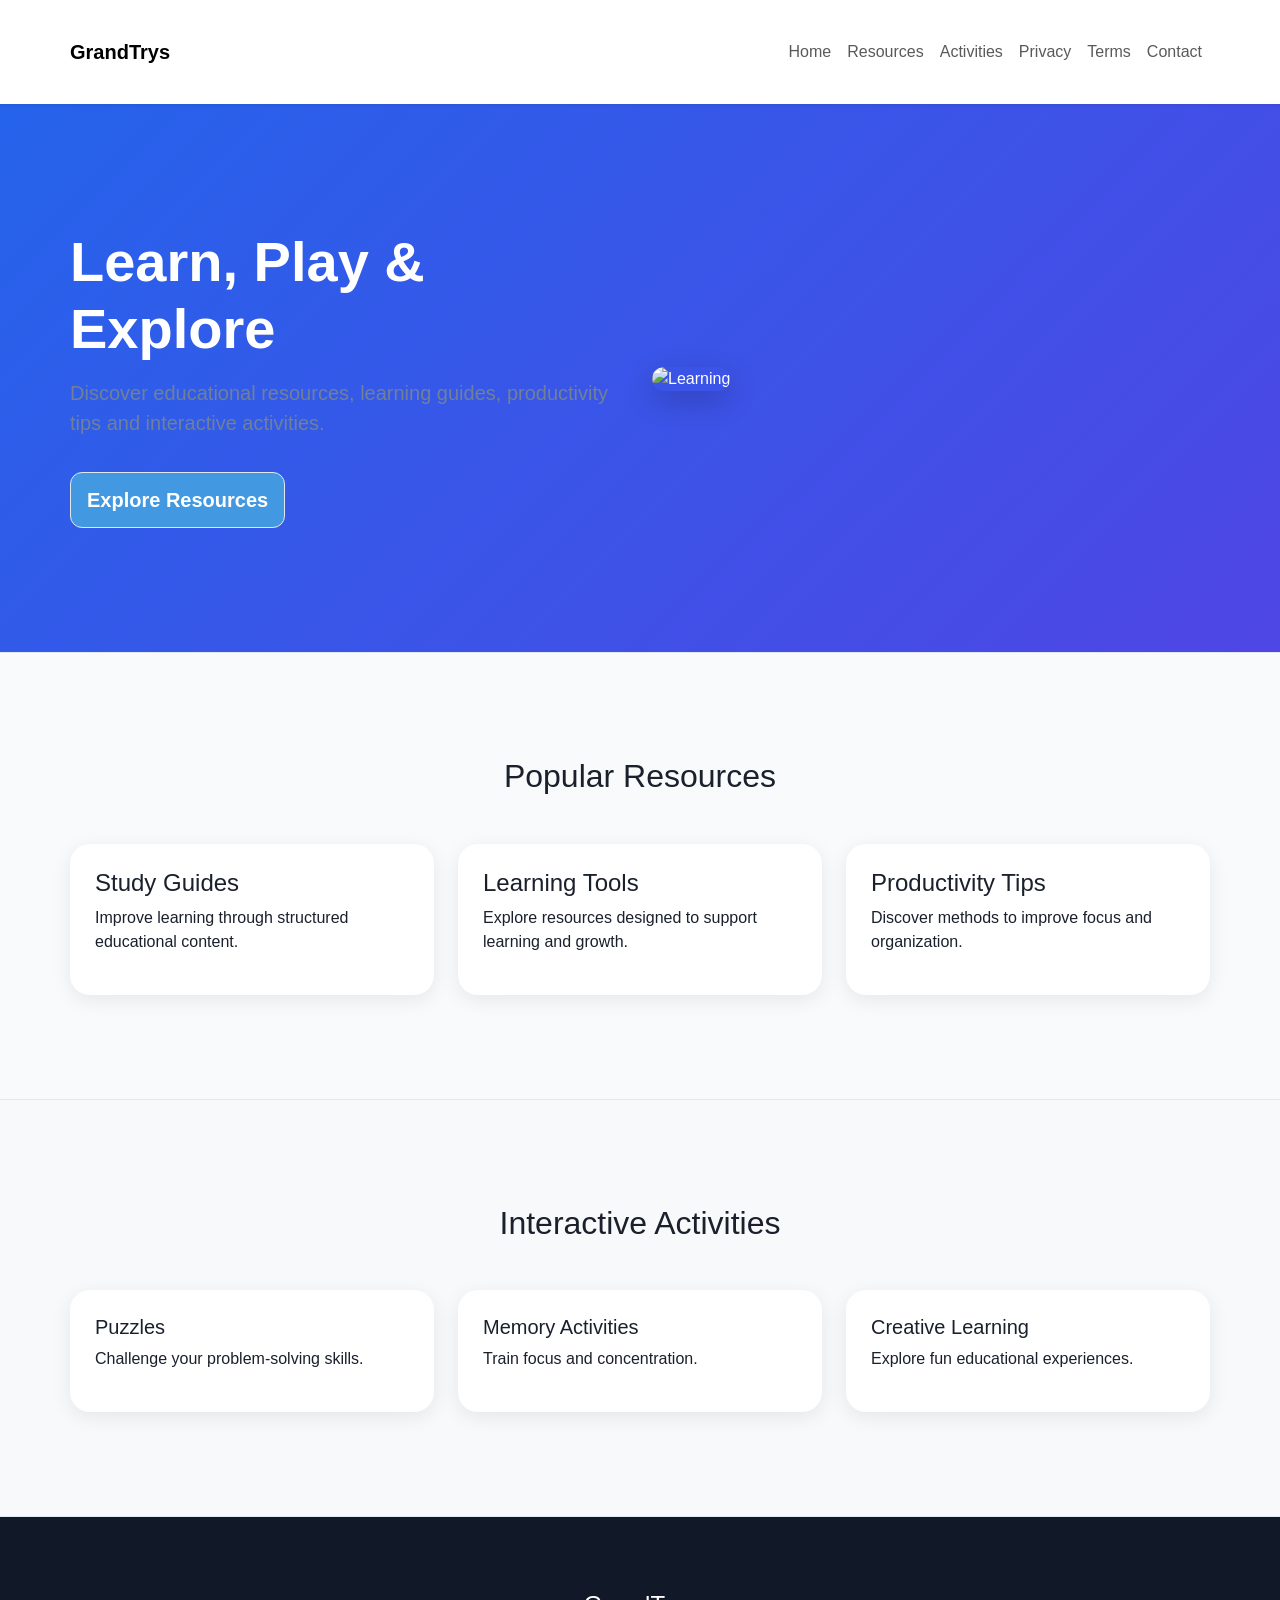
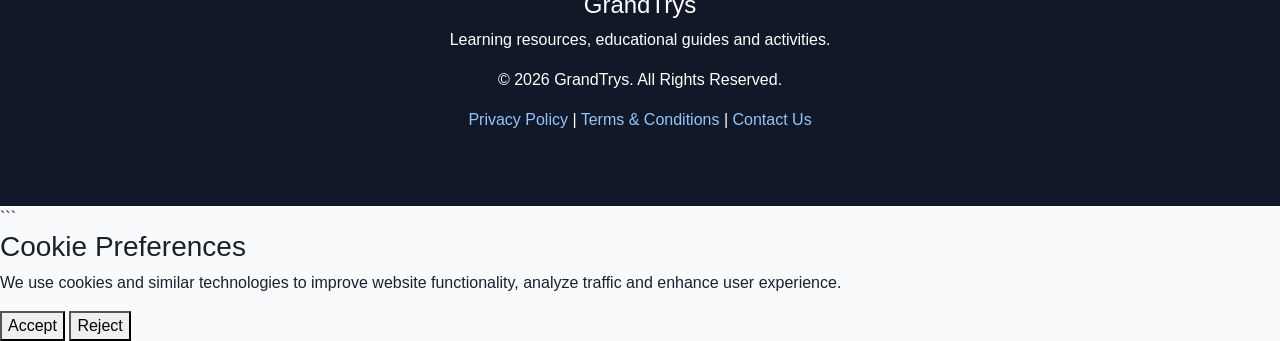
==== index.html @ 24454662 "Update index.html" ====
<!DOCTYPE html>
<html lang="en">
<head>
<meta charset="UTF-8">
<meta name="viewport" content="width=device-width, initial-scale=1.0">

<title>GrandTrys | Learn, Play & Explore</title>

<meta name="description" content="Educational resources, online activities, study guides and digital learning content.">

<link href="https://cdn.jsdelivr.net/npm/bootstrap@5.3.3/dist/css/bootstrap.min.css" rel="stylesheet">

<link rel="stylesheet" href="assets/style.css">

<style>

body{
    font-family:Arial,sans-serif;
    background:#f8fafc;
}

.hero{
    background:linear-gradient(135deg,#2563eb,#4f46e5);
    color:white;
    padding:100px 0;
}

.hero img{
    border-radius:20px;
    box-shadow:0 10px 30px rgba(0,0,0,.2);
}

.section{
    padding:80px 0;
}

.card-custom{
    background:white;
    padding:25px;
    border-radius:20px;
    height:100%;
    box-shadow:0 5px 20px rgba(0,0,0,.08);
}

footer{
    background:#111827;
    color:white;
    padding:50px 0;
}

footer a{
    color:#93c5fd;
    text-decoration:none;
}

</style>

</head>

<body>

<nav class="navbar navbar-expand-lg bg-white shadow-sm">

<div class="container">

<a class="navbar-brand fw-bold" href="#">
GrandTrys
</a>

<button class="navbar-toggler" data-bs-toggle="collapse" data-bs-target="#nav">
<span class="navbar-toggler-icon"></span>
</button>

<div class="collapse navbar-collapse" id="nav">

<ul class="navbar-nav ms-auto">

<li class="nav-item">
<a class="nav-link" href="#home">Home</a>
</li>

<li class="nav-item">
<a class="nav-link" href="#resources">Resources</a>
</li>

<li class="nav-item">
<a class="nav-link" href="#games">Activities</a>
</li>

<li class="nav-item">
<a class="nav-link" href="privacy.html">Privacy</a>
</li>

<li class="nav-item">
<a class="nav-link" href="terms.html">Terms</a>
</li>

<li class="nav-item">
<a class="nav-link" href="contact.html">Contact</a>
</li>

</ul>

</div>

</div>

</nav>

<section id="home" class="hero">

<div class="container">

<div class="row align-items-center">

<div class="col-lg-6">

<h1 class="display-4 fw-bold">
Learn, Play & Explore
</h1>

<p class="lead mt-3">
Discover educational resources, learning guides,
productivity tips and interactive activities.
</p>

<a href="#resources" class="btn btn-light btn-lg mt-3">
Explore Resources
</a>

</div>

<div class="col-lg-6">

<img
src="https://images.unsplash.com/photo-1516321318423-f06f85e504b3?w=1200"
class="img-fluid"
alt="Learning">

</div>

</div>

</div>

</section>

<section id="resources" class="section">

<div class="container">

<h2 class="text-center mb-5">
Popular Resources
</h2>

<div class="row g-4">

<div class="col-md-4">

<div class="card-custom">

<h4>Study Guides</h4>

<p>
Improve learning through structured educational content.
</p>

</div>

</div>

<div class="col-md-4">

<div class="card-custom">

<h4>Learning Tools</h4>

<p>
Explore resources designed to support learning and growth.
</p>

</div>

</div>

<div class="col-md-4">

<div class="card-custom">

<h4>Productivity Tips</h4>

<p>
Discover methods to improve focus and organization.
</p>

</div>

</div>

</div>

</div>

</section>

<section id="games" class="section bg-light">

<div class="container">

<h2 class="text-center mb-5">
Interactive Activities
</h2>

<div class="row g-4">

<div class="col-md-4">

<div class="card-custom">

<h5>Puzzles</h5>

<p>Challenge your problem-solving skills.</p>

</div>

</div>

<div class="col-md-4">

<div class="card-custom">

<h5>Memory Activities</h5>

<p>Train focus and concentration.</p>

</div>

</div>

<div class="col-md-4">

<div class="card-custom">

<h5>Creative Learning</h5>

<p>Explore fun educational experiences.</p>

</div>

</div>

</div>

</div>

</section>

<footer>

<div class="container text-center">

<h4>GrandTrys</h4>

<p>
Learning resources, educational guides and activities.
</p>

<p>
© 2026 GrandTrys. All Rights Reserved.
</p>

<a href="privacy.html">Privacy Policy</a>

|

<a href="terms.html">Terms & Conditions</a>

|

<a href="contact.html">Contact Us</a>

</div>

</footer>

<script src="https://cdn.jsdelivr.net/npm/bootstrap@5.3.3/dist/js/bootstrap.bundle.min.js"></script>

<script src="assets/popup.js"></script>

<script>
document.addEventListener("DOMContentLoaded", function () {
    PopupIndex();
});
</script>

</body>
</html>
```
---- assets/style.css ----
@import url('https://fonts.googleapis.com/css2?family=Lato:wght@400;700;900&display=swap');

:root{
  --bg:#f7fafc; --ink:#1A202C; --muted:#718096;
  --line:#e2e8f0; --panel:#ffffff; --panel-2:#edf2f7;
  --brand:#4299e1; --brand-2:#2b6cb0; --accent:#d69e2e;
  --link:#4299e1; --radius:16px; --max:1180px; --shadow:0 10px 32px rgba(66, 153, 225, 0.1);
}
*{box-sizing:border-box}
html:focus-within{scroll-behavior:smooth}
body{margin:0;font-family:'Lato',system-ui,-apple-system,Segoe UI,Roboto,Arial,sans-serif;color:var(--ink);background:linear-gradient(180deg, var(--bg) 0%, #ebf8ff 100%)}
.container{max-width:var(--max);margin:auto;padding:24px 20px}
a{color:var(--link);text-decoration:none}
a:hover{text-decoration:underline}
.skip{position:absolute;left:-9999px;top:auto}
.skip:focus{left:8px;top:8px;background:#fff;padding:8px 12px;border-radius:8px;box-shadow:var(--shadow)}

/* Header */
.site-header{position:sticky;top:0;z-index:1000;background:rgba(255,255,255,.9);backdrop-filter:saturate(150%) blur(8px);border-bottom:1px solid var(--line)}
.nav-wrap{display:flex;align-items:center;gap:16px}
.brand{display:flex;align-items:center;gap:10px;color:var(--ink);text-decoration:none}
.logo{width:28px;height:28px}
.brand-name{font-weight:900;letter-spacing:.3px}
.nav-toggle{margin-left:auto;border:1px solid var(--line);background:#fff;padding:10px 12px;border-radius:12px;display:none}
.nav ul{display:flex;gap:6px;list-style:none;margin:0;margin-left:auto;padding:0;align-items:center;flex-wrap:wrap}
.nav a{display:block;padding:10px 12px;border-radius:10px}
.nav a:hover{background:var(--panel-2);text-decoration:none}

/* Dropdown */
.more{position:relative}
.more-btn{border:1px solid var(--line);background:#fff;padding:10px 12px;border-radius:10px;cursor:pointer}
.dropdown{position:absolute;right:0;top:44px;background:#fff;border:1px solid var(--line);border-radius:12px;box-shadow:var(--shadow);list-style:none;margin:0;padding:6px;display:none;min-width:210px}
.dropdown li a{padding:8px 10px;display:block;border-radius:8px}
.dropdown li a:hover{background:var(--panel-2)}

/* Mobile */
@media (max-width:900px){
  .nav-toggle{display:inline-block}
  .nav ul{display:none}
  .nav.open ul{display:flex;flex-direction:column;align-items:stretch;margin:10px 0 0}
  .more .dropdown{position:relative;top:0;right:auto;box-shadow:none;border:0;display:block;padding:0}
}

/* Hero */
.hero{background:linear-gradient(120deg,rgba(66, 153, 225, .10),rgba(43, 108, 176, .10));border-bottom:1px solid var(--line)}
.hero .wrap{display:grid;grid-template-columns:1.2fr 1fr;gap:28px;align-items:center}
.hero .title{font-size:clamp(28px,4vw,46px);margin:0 0 12px}
.hero p{color:var(--muted);margin:0 0 18px}
.btn{display:inline-flex;align-items:center;gap:8px;padding:12px 16px;border-radius:12px;border:1px solid var(--line);background:var(--brand);color:#fff;font-weight:700}
.btn.secondary{background:#fff;color:var(--ink)}

.badge{display:inline-block;padding:6px 10px;border-radius:999px;background:rgba(66, 153, 225,.12);color:var(--brand-2);font-weight:700}

/* Sections */
.section{padding:40px 0;border-bottom:1px solid var(--line)}
.grid{display:grid;gap:18px}
.grid.cols-3{grid-template-columns:repeat(3,1fr)}
.grid.cols-2{grid-template-columns:repeat(2,1fr)}
@media (max-width:900px){.hero .wrap{grid-template-columns:1fr}.grid.cols-3{grid-template-columns:1fr 1fr}}
@media (max-width:640px){.grid.cols-3,.grid.cols-2{grid-template-columns:1fr}}

.card{background:var(--panel);border:1px solid var(--line);border-radius:var(--radius);box-shadow:var(--shadow);overflow:hidden;transition:transform .3s ease, box-shadow .3s ease}
.card:hover{transform:translateY(-4px);box-shadow:0 15px 30px rgba(47,133,90,.12)}
.card .cover{aspect-ratio:16/9;background:linear-gradient(135deg,#ebf8ff,#bee3f8)}
.card .pad{padding:16px}
.card h3{margin:0 0 8px;font-size:18px}
.card p{margin:0;color:var(--muted)}

.kicker{font-size:13px;color:var(--brand-2);text-transform:uppercase;letter-spacing:.12em;font-weight:900;margin-bottom:10px}

/* Prose */
.prose{max-width:85ch}
.prose h1,.prose h2,.prose h3{scroll-margin-top:90px}
.prose h1{margin:0 0 10px}
.prose h2{margin:22px 0 8px}
.prose p{color:var(--muted)}
.prose ul{line-height:1.7}
.callout{border:1px dashed var(--line);padding:12px;border-radius:12px;background:var(--panel-2)}

/* TOC */
.toc{position:sticky;top:84px;border:1px solid var(--line);background:#fff;border-radius:14px;padding:12px;max-height:70vh;overflow:auto}
.toc h4{margin:0 0 8px}
.toc a{display:block;padding:6px 8px;border-radius:8px}
.toc a:hover{background:var(--panel-2);text-decoration:none}
.two-col{display:grid;grid-template-columns:280px 1fr;gap:22px}
@media (max-width:980px){.two-col{grid-template-columns:1fr}}

/* Footer */
.site-footer{background:#2a4365;color:#e2e8f0;margin-top:20px}
.site-footer h3{color:#fff}
.site-footer a{color:#cbd5e1}
.footer-grid{display:grid;grid-template-columns:2fr 1fr 1fr;gap:24px}
@media (max-width:900px){.footer-grid{grid-template-columns:1fr}}
.copy{border-top:1px solid rgba(255,255,255,0.1);margin-top:12px;padding-top:12px;text-align:center}
.plain{list-style:none;margin:0;padding:0}
.plain li{margin:6px 0}

/* Utilities */
.to-top{position:fixed;right:16px;bottom:16px;border:1px solid var(--line);background:#fff;color:#0b1b16;padding:10px 12px;border-radius:12px;box-shadow:var(--shadow)}
.table{width:100%;border-collapse:collapse}
.table th,.table td{border:1px solid var(--line);padding:10px;text-align:left}
.table th{background:var(--panel-2)}
.badge-pill{display:inline-block;padding:4px 10px;border-radius:999px;border:1px solid var(--line);margin-right:6px}

/* Modal */
.modal-dialog{border:1px solid #000000;border-radius:var(--radius);padding:24px;max-width:400px;box-shadow:0 10px 30px rgba(0,0,0,0.5);background:rgba(18, 18, 18, 0.8);backdrop-filter:blur(5px);color:#e0e0e0;margin:auto;text-align:center}
.modal-dialog::backdrop{background:rgba(0, 0, 0, 0.153)}
.modal-dialog h2{margin-top:0}
.modal-dialog .btn{transition:transform .2s}
.modal-dialog .btn:hover{transform:scale(1.05);cursor:pointer}
@keyframes spin{to{transform:rotate(360deg)}}
@keyframes pulse{0%{box-shadow:0 0 0 0 rgba(66,153,225,0.7)}70%{box-shadow:0 0 0 10px rgba(66,153,225,0)}100%{box-shadow:0 0 0 0 rgba(66,153,225,0)}}
.spinner{display:inline-block;width:48px;height:48px;border:5px solid rgba(255,255,255,0.1);border-radius:50%;border-top-color:var(--brand);animation:spin 1s ease-in-out infinite, pulse 2s infinite;margin-bottom:24px}

/* Checkmark Animation */
.checkmark-icon{width:40px;height:40px;display:inline-block;margin-bottom:16px}
.checkmark-icon svg{width:100%;height:100%;display:block;stroke-width:3;stroke:#4caf50;stroke-miterlimit:10}
.checkmark-icon circle{
  stroke-dasharray:166;stroke-dashoffset:166;stroke:#4caf50;fill:none;
  animation:stroke 0.6s cubic-bezier(0.65,0,0.45,1) forwards
}
.checkmark-icon path{
  transform-origin:50% 50%;stroke-dasharray:48;stroke-dashoffset:48;
  animation:stroke 0.3s cubic-bezier(0.65,0,0.45,1) 0.3s forwards
}
@keyframes stroke{100%{stroke-dashoffset:0}}

/* Cookie Banner */
.cookie-banner{position:fixed;bottom:0;left:0;right:0;background:var(--ink);color:#fff;padding:16px 0;z-index:2000;display:none;box-shadow:0 -4px 10px rgba(0,0,0,0.1)}
.cookie-flex{display:flex;align-items:center;justify-content:space-between;gap:16px}
.cookie-banner p{margin:0}
.cookie-banner a{color:#fff;text-decoration:underline}
@media (max-width:640px){.cookie-flex{flex-direction:column;text-align:center}}
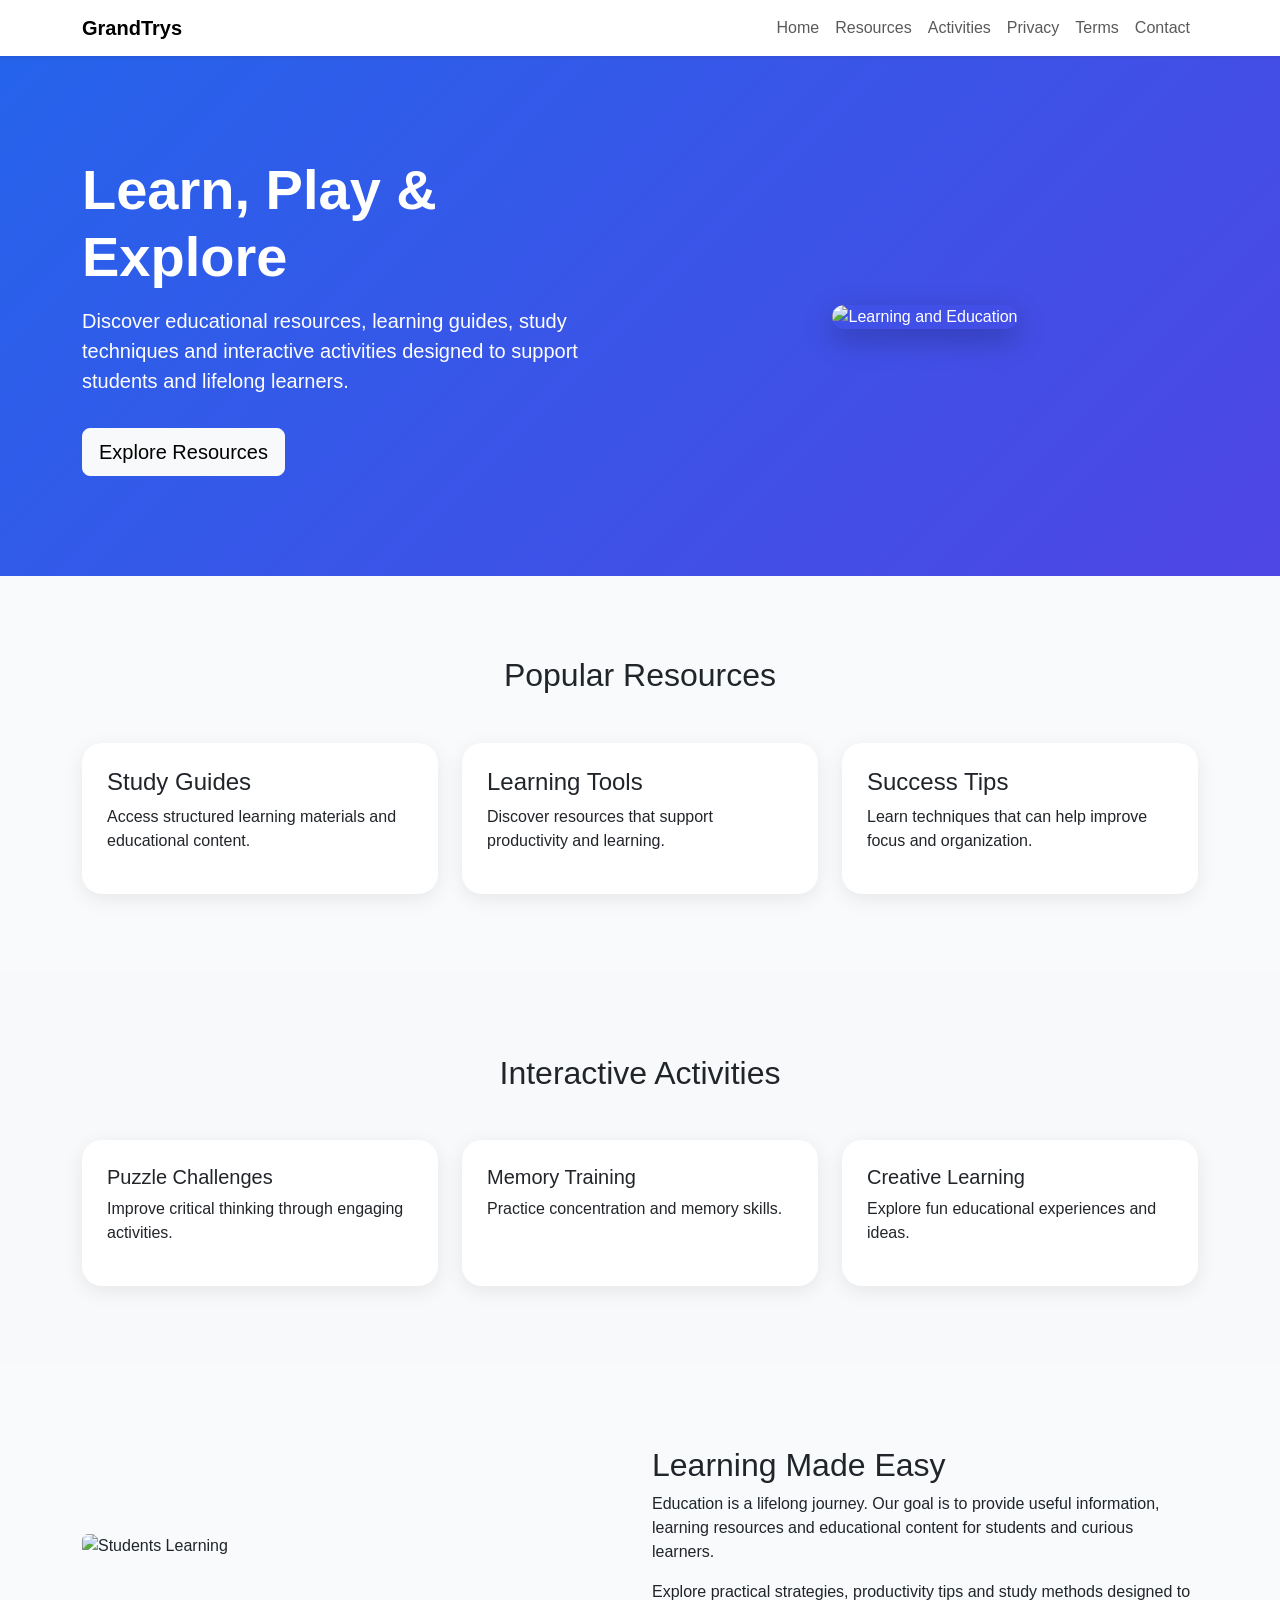
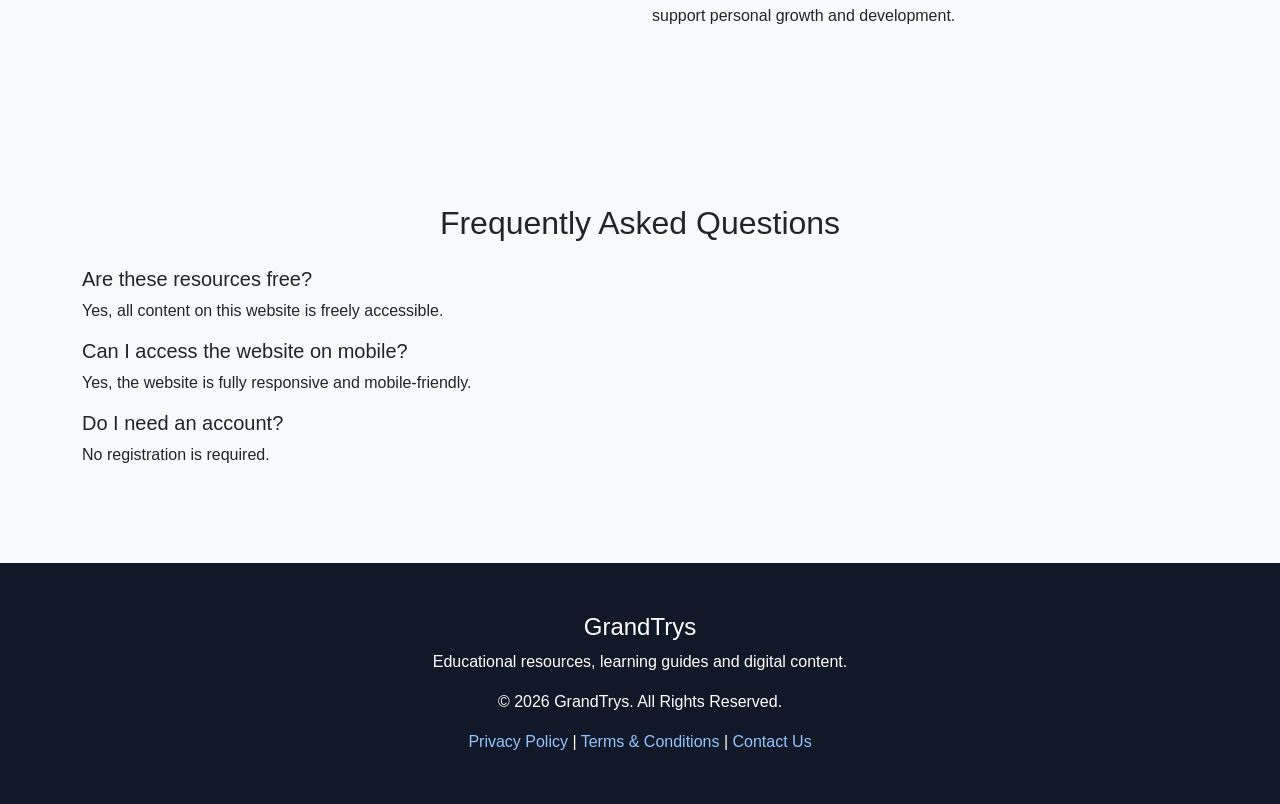
==== commit 967c5584: "Update index.html" ====
--- a/index.html
+++ b/index.html
@@ -6,17 +6,19 @@
 
 <title>GrandTrys | Learn, Play & Explore</title>
 
-<meta name="description" content="Educational resources, online activities, study guides and digital learning content.">
+<meta name="description" content="Educational resources, learning guides, online activities and digital tools.">
 
 <link href="https://cdn.jsdelivr.net/npm/bootstrap@5.3.3/dist/css/bootstrap.min.css" rel="stylesheet">
-
-<link rel="stylesheet" href="assets/style.css">
 
 <style>
 
 body{
     font-family:Arial,sans-serif;
     background:#f8fafc;
+}
+
+.navbar-brand{
+    font-weight:700;
 }
 
 .hero{
@@ -27,7 +29,7 @@
 
 .hero img{
     border-radius:20px;
-    box-shadow:0 10px 30px rgba(0,0,0,.2);
+    box-shadow:0 10px 30px rgba(0,0,0,.25);
 }
 
 .section{
@@ -40,6 +42,11 @@
     border-radius:20px;
     height:100%;
     box-shadow:0 5px 20px rgba(0,0,0,.08);
+    transition:.3s;
+}
+
+.card-custom:hover{
+    transform:translateY(-5px);
 }
 
 footer{
@@ -53,6 +60,10 @@
     text-decoration:none;
 }
 
+footer a:hover{
+    text-decoration:underline;
+}
+
 </style>
 
 </head>
@@ -63,11 +74,11 @@
 
 <div class="container">
 
-<a class="navbar-brand fw-bold" href="#">
+<a class="navbar-brand" href="#">
 GrandTrys
 </a>
 
-<button class="navbar-toggler" data-bs-toggle="collapse" data-bs-target="#nav">
+<button class="navbar-toggler" type="button" data-bs-toggle="collapse" data-bs-target="#nav">
 <span class="navbar-toggler-icon"></span>
 </button>
 
@@ -84,7 +95,7 @@
 </li>
 
 <li class="nav-item">
-<a class="nav-link" href="#games">Activities</a>
+<a class="nav-link" href="#activities">Activities</a>
 </li>
 
 <li class="nav-item">
@@ -121,7 +132,8 @@
 
 <p class="lead mt-3">
 Discover educational resources, learning guides,
-productivity tips and interactive activities.
+study techniques and interactive activities designed
+to support students and lifelong learners.
 </p>
 
 <a href="#resources" class="btn btn-light btn-lg mt-3">
@@ -130,12 +142,12 @@
 
 </div>
 
-<div class="col-lg-6">
+<div class="col-lg-6 text-center">
 
 <img
 src="https://images.unsplash.com/photo-1516321318423-f06f85e504b3?w=1200"
 class="img-fluid"
-alt="Learning">
+alt="Learning and Education">
 
 </div>
 
@@ -162,7 +174,7 @@
 <h4>Study Guides</h4>
 
 <p>
-Improve learning through structured educational content.
+Access structured learning materials and educational content.
 </p>
 
 </div>
@@ -176,34 +188,34 @@
 <h4>Learning Tools</h4>
 
 <p>
-Explore resources designed to support learning and growth.
-</p>
-
-</div>
-
-</div>
-
-<div class="col-md-4">
-
-<div class="card-custom">
-
-<h4>Productivity Tips</h4>
-
-<p>
-Discover methods to improve focus and organization.
-</p>
-
-</div>
-
-</div>
-
-</div>
-
-</div>
-
-</section>
-
-<section id="games" class="section bg-light">
+Discover resources that support productivity and learning.
+</p>
+
+</div>
+
+</div>
+
+<div class="col-md-4">
+
+<div class="card-custom">
+
+<h4>Success Tips</h4>
+
+<p>
+Learn techniques that can help improve focus and organization.
+</p>
+
+</div>
+
+</div>
+
+</div>
+
+</div>
+
+</section>
+
+<section id="activities" class="section bg-light">
 
 <div class="container">
 
@@ -217,21 +229,25 @@
 
 <div class="card-custom">
 
-<h5>Puzzles</h5>
-
-<p>Challenge your problem-solving skills.</p>
-
-</div>
-
-</div>
-
-<div class="col-md-4">
-
-<div class="card-custom">
-
-<h5>Memory Activities</h5>
-
-<p>Train focus and concentration.</p>
+<h5>Puzzle Challenges</h5>
+
+<p>
+Improve critical thinking through engaging activities.
+</p>
+
+</div>
+
+</div>
+
+<div class="col-md-4">
+
+<div class="card-custom">
+
+<h5>Memory Training</h5>
+
+<p>
+Practice concentration and memory skills.
+</p>
 
 </div>
 
@@ -243,13 +259,76 @@
 
 <h5>Creative Learning</h5>
 
-<p>Explore fun educational experiences.</p>
-
-</div>
-
-</div>
-
-</div>
+<p>
+Explore fun educational experiences and ideas.
+</p>
+
+</div>
+
+</div>
+
+</div>
+
+</div>
+
+</section>
+
+<section class="section">
+
+<div class="container">
+
+<div class="row align-items-center">
+
+<div class="col-lg-6">
+
+<img
+src="https://images.unsplash.com/photo-1522202176988-66273c2fd55f?w=1200"
+class="img-fluid rounded"
+alt="Students Learning">
+
+</div>
+
+<div class="col-lg-6">
+
+<h2>
+Learning Made Easy
+</h2>
+
+<p>
+Education is a lifelong journey. Our goal is to provide
+useful information, learning resources and educational content
+for students and curious learners.
+</p>
+
+<p>
+Explore practical strategies, productivity tips and study
+methods designed to support personal growth and development.
+</p>
+
+</div>
+
+</div>
+
+</div>
+
+</section>
+
+<section class="section bg-light">
+
+<div class="container">
+
+<h2 class="text-center mb-4">
+Frequently Asked Questions
+</h2>
+
+<h5>Are these resources free?</h5>
+<p>Yes, all content on this website is freely accessible.</p>
+
+<h5>Can I access the website on mobile?</h5>
+<p>Yes, the website is fully responsive and mobile-friendly.</p>
+
+<h5>Do I need an account?</h5>
+<p>No registration is required.</p>
 
 </div>
 
@@ -262,7 +341,7 @@
 <h4>GrandTrys</h4>
 
 <p>
-Learning resources, educational guides and activities.
+Educational resources, learning guides and digital content.
 </p>
 
 <p>
@@ -270,13 +349,9 @@
 </p>
 
 <a href="privacy.html">Privacy Policy</a>
-
 |
-
 <a href="terms.html">Terms & Conditions</a>
-
 |
-
 <a href="contact.html">Contact Us</a>
 
 </div>
@@ -284,15 +359,6 @@
 </footer>
 
 <script src="https://cdn.jsdelivr.net/npm/bootstrap@5.3.3/dist/js/bootstrap.bundle.min.js"></script>
-
-<script src="assets/popup.js"></script>
-
-<script>
-document.addEventListener("DOMContentLoaded", function () {
-    PopupIndex();
-});
-</script>
 
 </body>
 </html>
-```
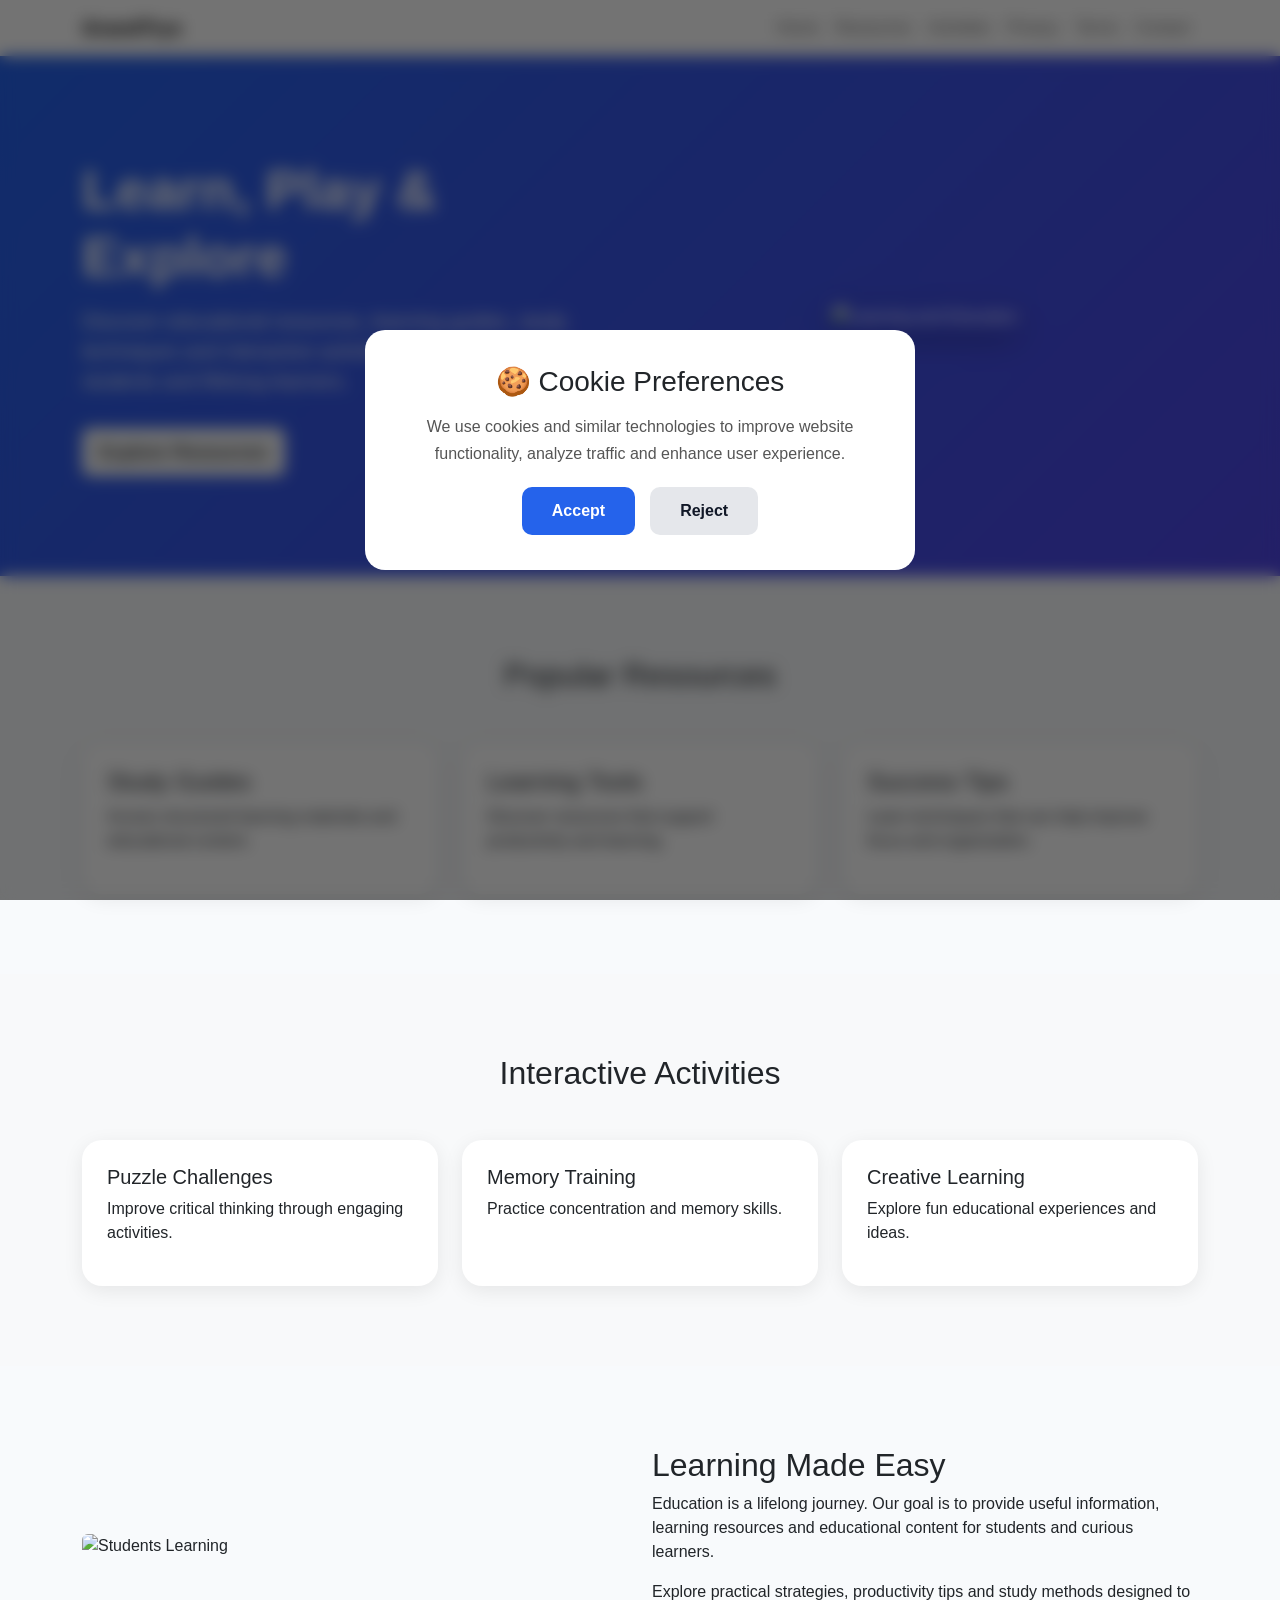
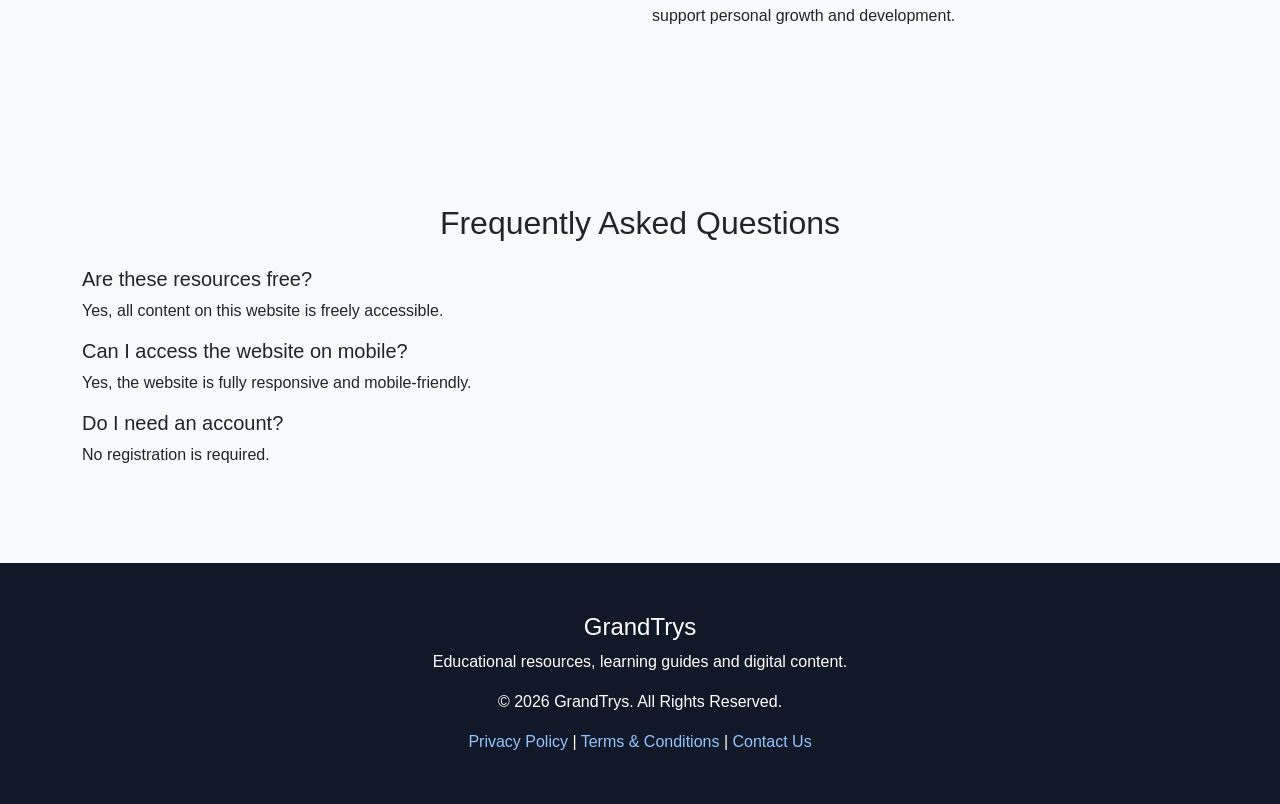
==== commit 7b73de29: "Update index.html" ====
--- a/index.html
+++ b/index.html
@@ -1,6 +1,7 @@
 <!DOCTYPE html>
 <html lang="en">
 <head>
+<link rel="stylesheet" href="assets/style.css">
 <meta charset="UTF-8">
 <meta name="viewport" content="width=device-width, initial-scale=1.0">
 
@@ -359,6 +360,6 @@
 </footer>
 
 <script src="https://cdn.jsdelivr.net/npm/bootstrap@5.3.3/dist/js/bootstrap.bundle.min.js"></script>
-
+<script src="assets/popup.js"></script>
 </body>
 </html>
--- a/assets/style.css
+++ b/assets/style.css
@@ -0,0 +1,53 @@
+.cookie-backdrop{
+    position:fixed;
+    inset:0;
+    background:rgba(0,0,0,.55);
+    backdrop-filter:blur(8px);
+    display:flex;
+    justify-content:center;
+    align-items:center;
+    z-index:999999;
+}
+
+.cookie-modal{
+    background:#fff;
+    width:90%;
+    max-width:550px;
+    padding:35px;
+    border-radius:20px;
+    text-align:center;
+}
+
+.cookie-modal h3{
+    margin-bottom:15px;
+}
+
+.cookie-modal p{
+    color:#555;
+    line-height:1.7;
+}
+
+.cookie-actions{
+    display:flex;
+    justify-content:center;
+    gap:15px;
+    margin-top:20px;
+}
+
+.cookie-btn{
+    border:none;
+    padding:12px 30px;
+    border-radius:10px;
+    cursor:pointer;
+    font-weight:600;
+}
+
+.cookie-accept{
+    background:#2563eb;
+    color:#fff;
+}
+
+.cookie-reject{
+    background:#e5e7eb;
+    color:#111827;
+}
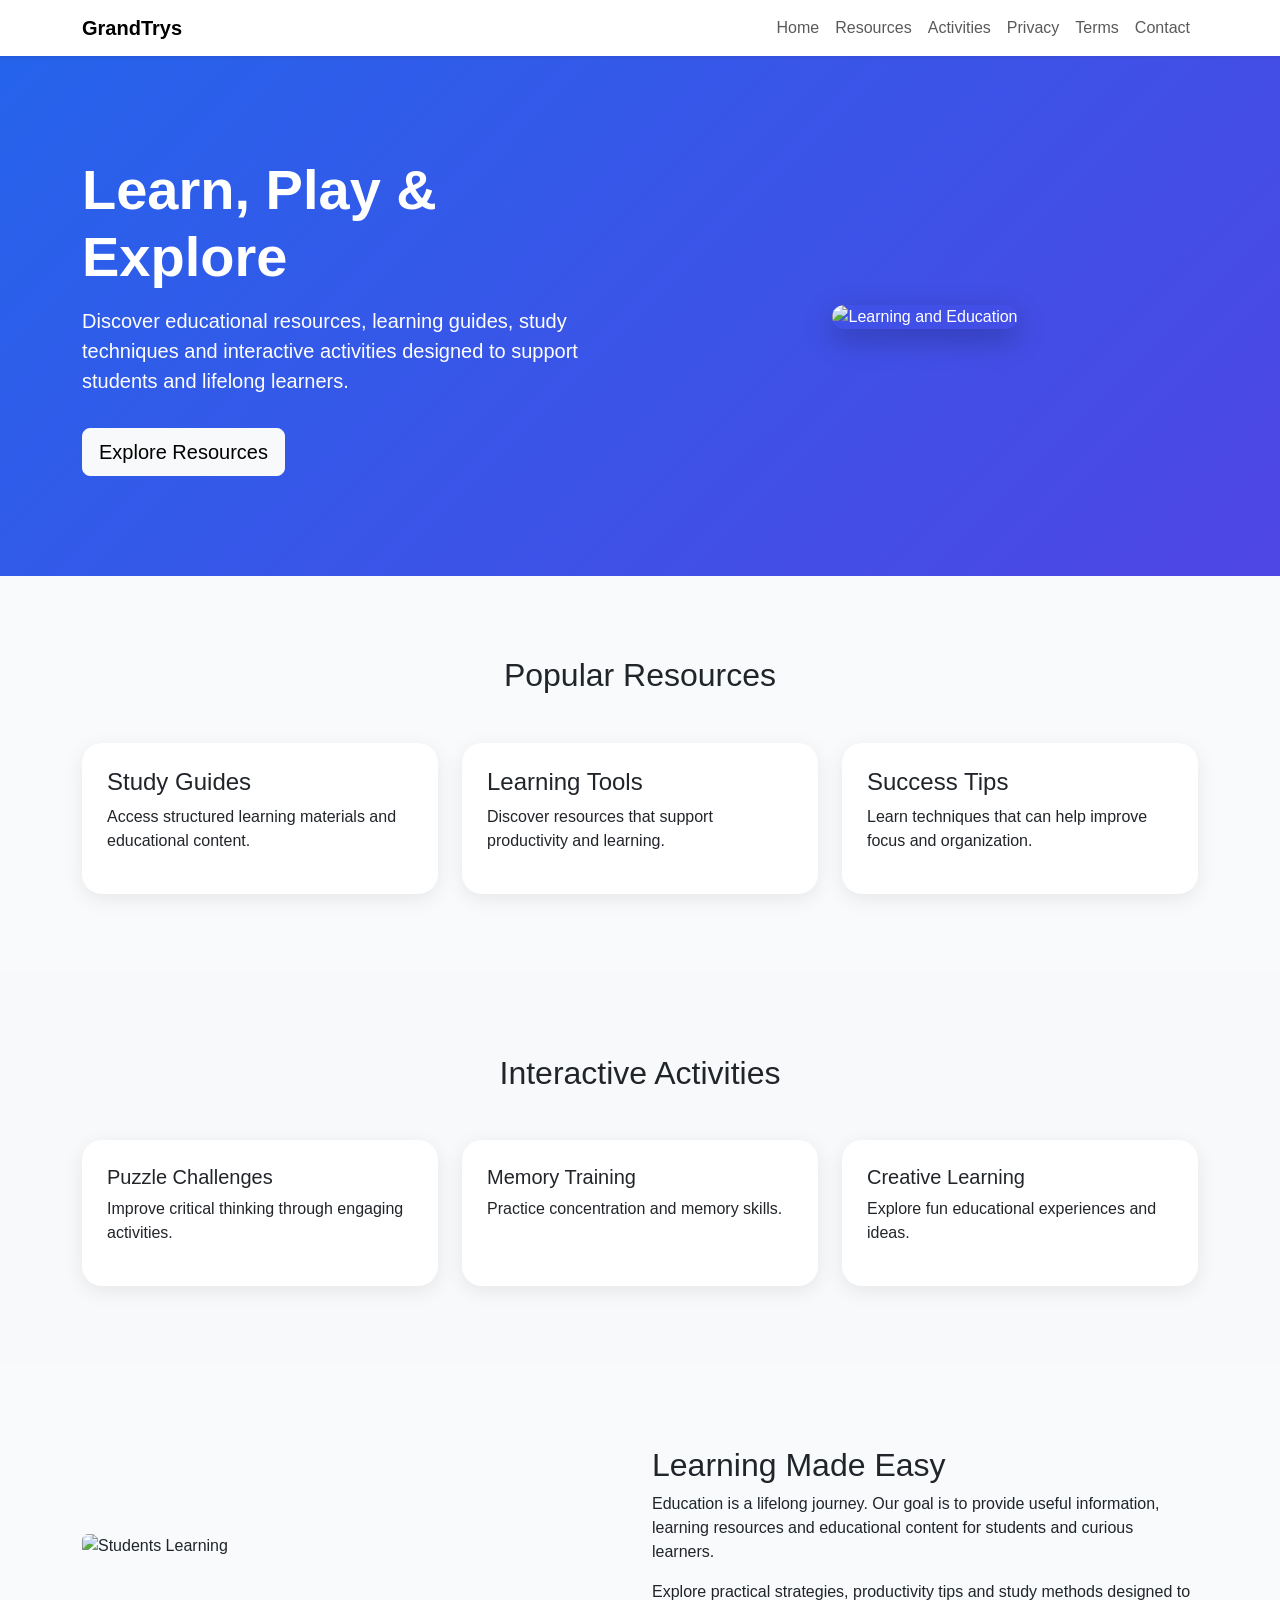
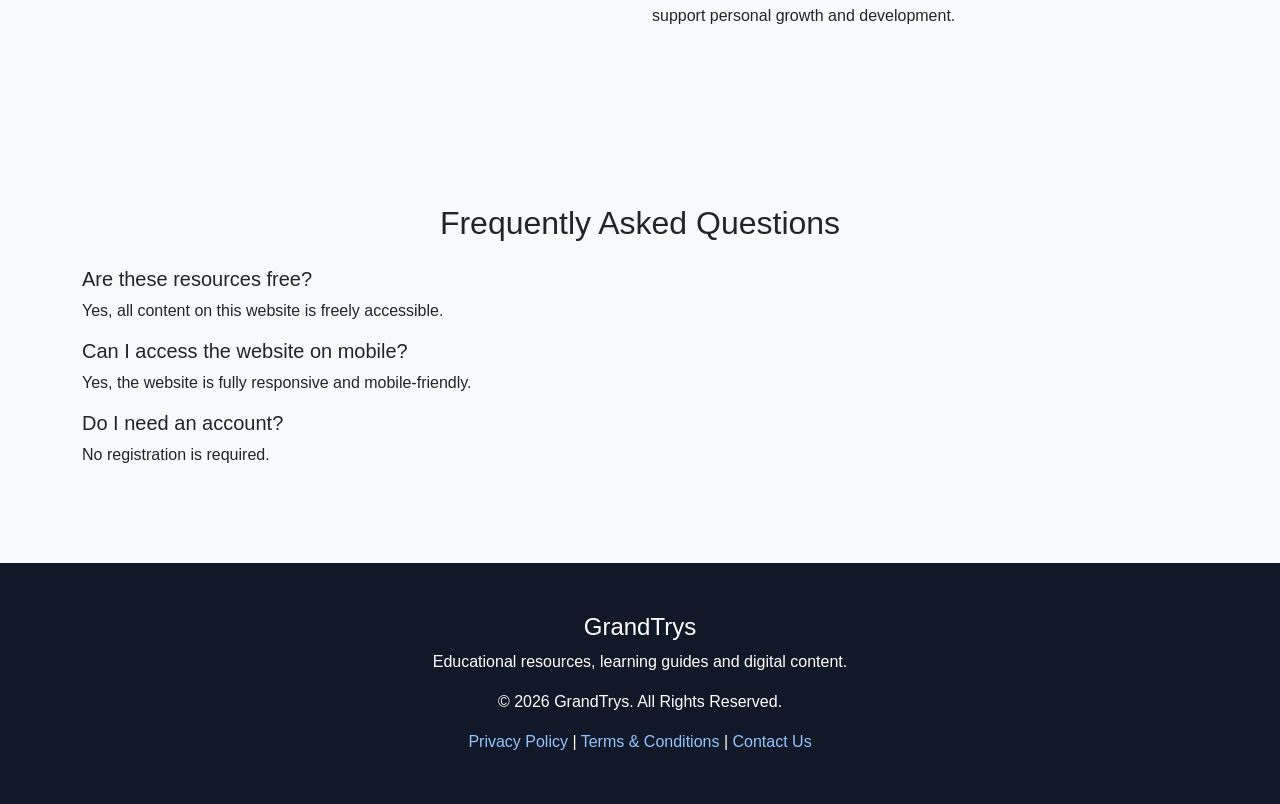
==== commit 4403c059: "Update index.html" ====
--- a/index.html
+++ b/index.html
@@ -360,6 +360,5 @@
 </footer>
 
 <script src="https://cdn.jsdelivr.net/npm/bootstrap@5.3.3/dist/js/bootstrap.bundle.min.js"></script>
-<script src="assets/popup.js"></script>
 </body>
 </html>
--- a/assets/style.css
+++ b/assets/style.css
@@ -1,8 +1,7 @@
 .cookie-backdrop{
     position:fixed;
     inset:0;
-    background:rgba(0,0,0,.55);
-    backdrop-filter:blur(8px);
+    background:#000000;
     display:flex;
     justify-content:center;
     align-items:center;
@@ -10,44 +9,71 @@
 }
 
 .cookie-modal{
-    background:#fff;
+    background:#ffffff;
     width:90%;
     max-width:550px;
     padding:35px;
     border-radius:20px;
     text-align:center;
+    box-shadow:0 20px 60px rgba(0,0,0,.25);
 }
 
 .cookie-modal h3{
     margin-bottom:15px;
+    font-size:28px;
+    font-weight:700;
+    color:#111827;
 }
 
 .cookie-modal p{
-    color:#555;
-    line-height:1.7;
+    color:#4b5563;
+    line-height:1.8;
+    margin-bottom:25px;
 }
 
 .cookie-actions{
     display:flex;
     justify-content:center;
     gap:15px;
-    margin-top:20px;
+    flex-wrap:wrap;
 }
 
 .cookie-btn{
     border:none;
     padding:12px 30px;
-    border-radius:10px;
+    border-radius:12px;
     cursor:pointer;
     font-weight:600;
+    transition:.3s;
+}
+
+.cookie-btn:hover{
+    transform:translateY(-2px);
 }
 
 .cookie-accept{
     background:#2563eb;
-    color:#fff;
+    color:#ffffff;
 }
 
 .cookie-reject{
     background:#e5e7eb;
     color:#111827;
 }
+
+@media(max-width:576px){
+
+    .cookie-modal{
+        width:95%;
+        padding:25px;
+    }
+
+    .cookie-actions{
+        flex-direction:column;
+    }
+
+    .cookie-btn{
+        width:100%;
+    }
+
+}
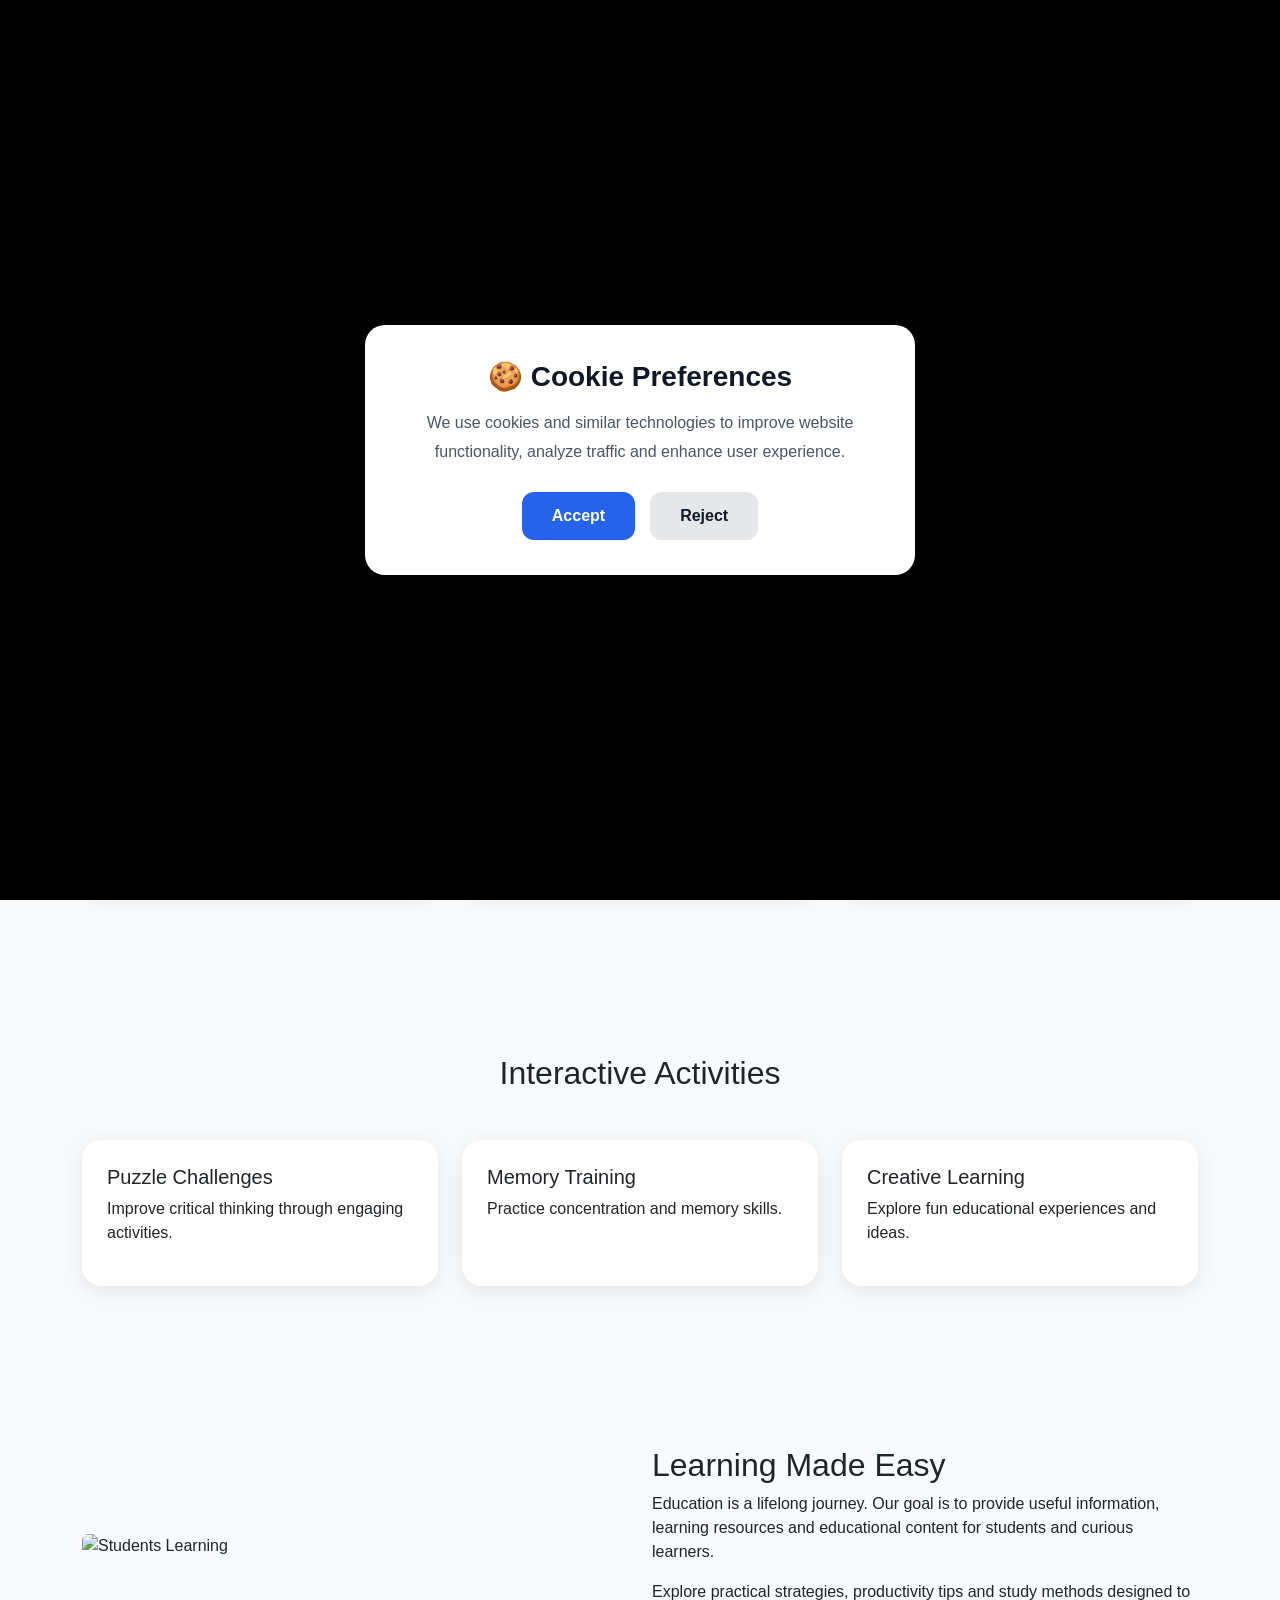
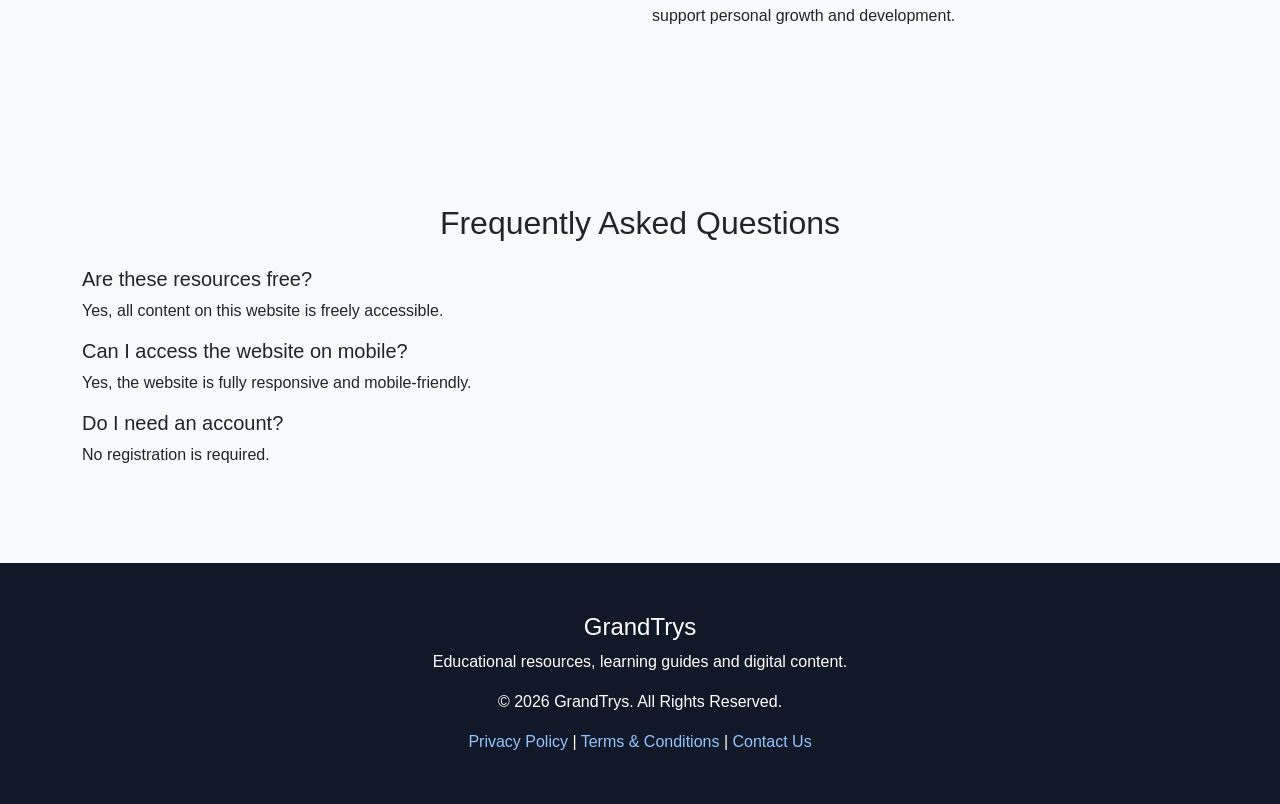
==== commit ebf271bd: "Update index.html" ====
--- a/index.html
+++ b/index.html
@@ -360,5 +360,6 @@
 </footer>
 
 <script src="https://cdn.jsdelivr.net/npm/bootstrap@5.3.3/dist/js/bootstrap.bundle.min.js"></script>
+<script src="assets/popup.js"></script>
 </body>
 </html>
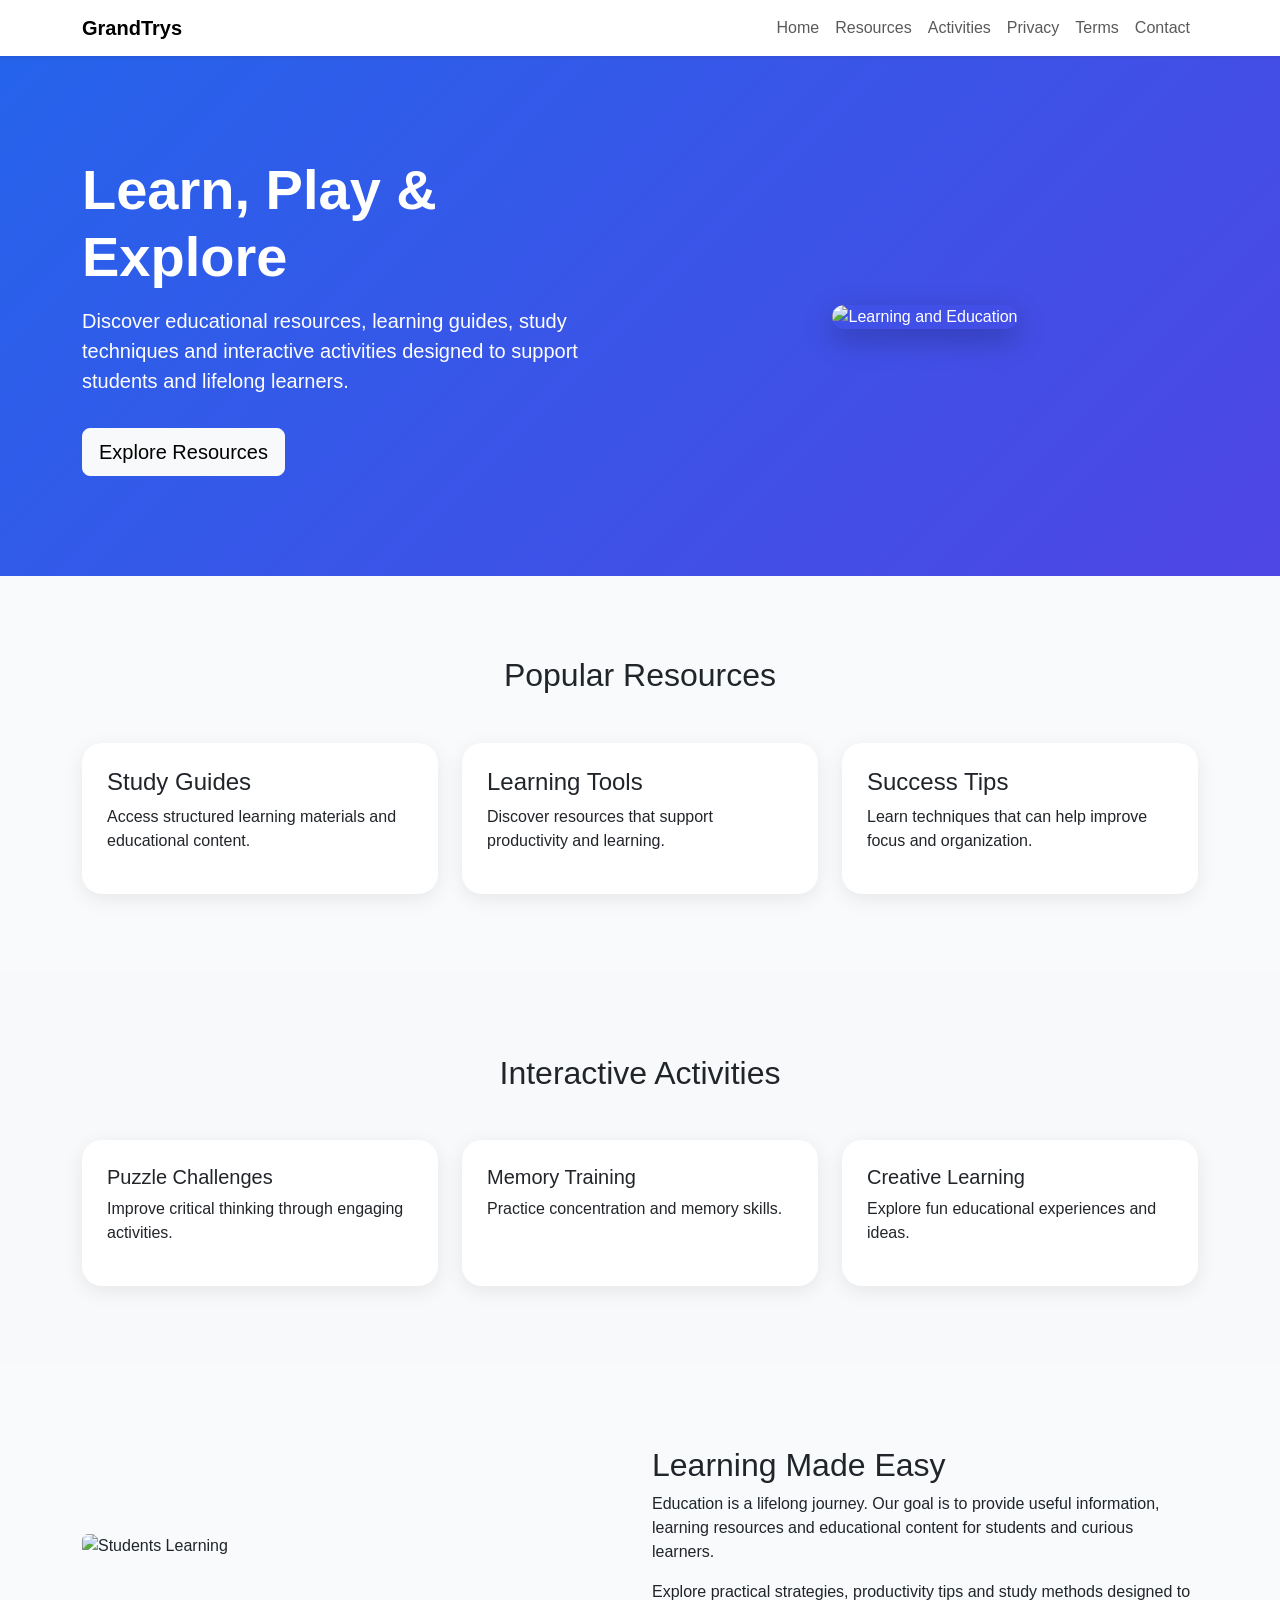
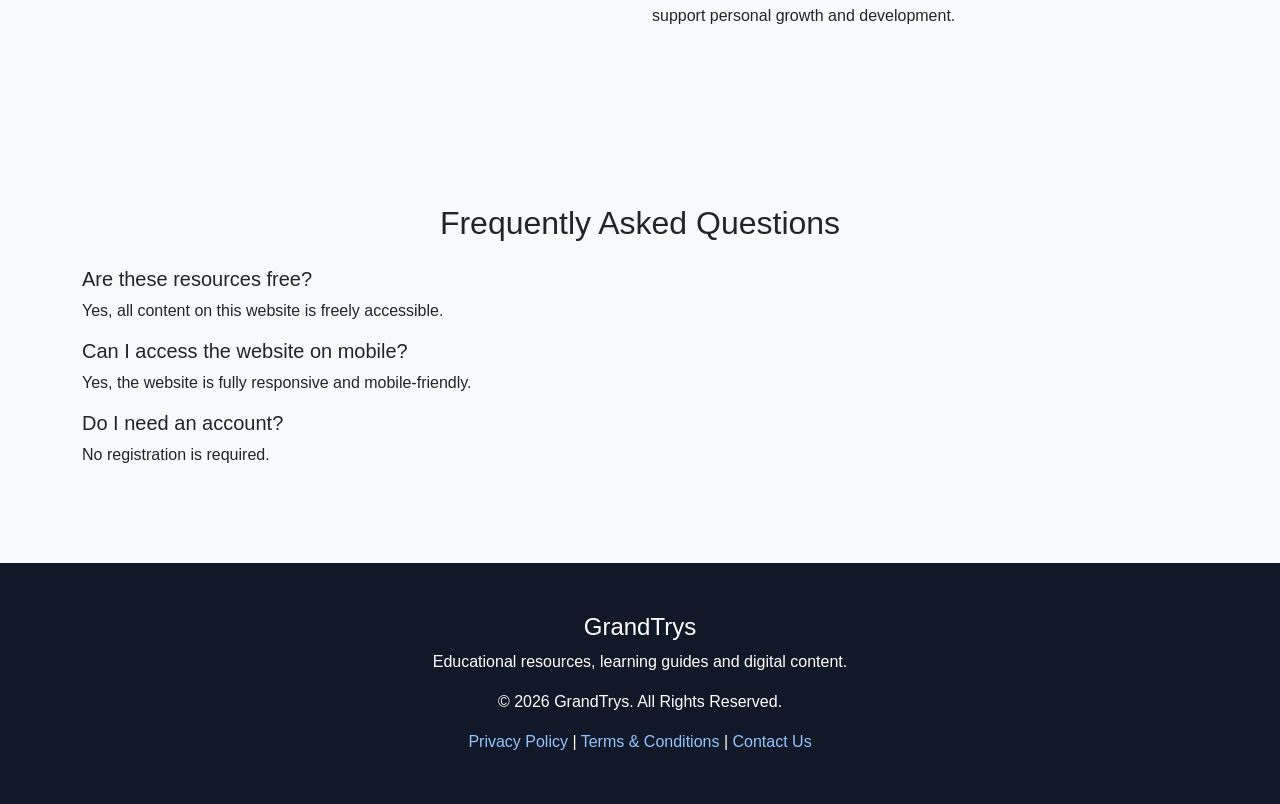
==== commit 87a81d5c: "Update index.html" ====
--- a/index.html
+++ b/index.html
@@ -360,6 +360,5 @@
 </footer>
 
 <script src="https://cdn.jsdelivr.net/npm/bootstrap@5.3.3/dist/js/bootstrap.bundle.min.js"></script>
-<script src="assets/popup.js"></script>
 </body>
 </html>
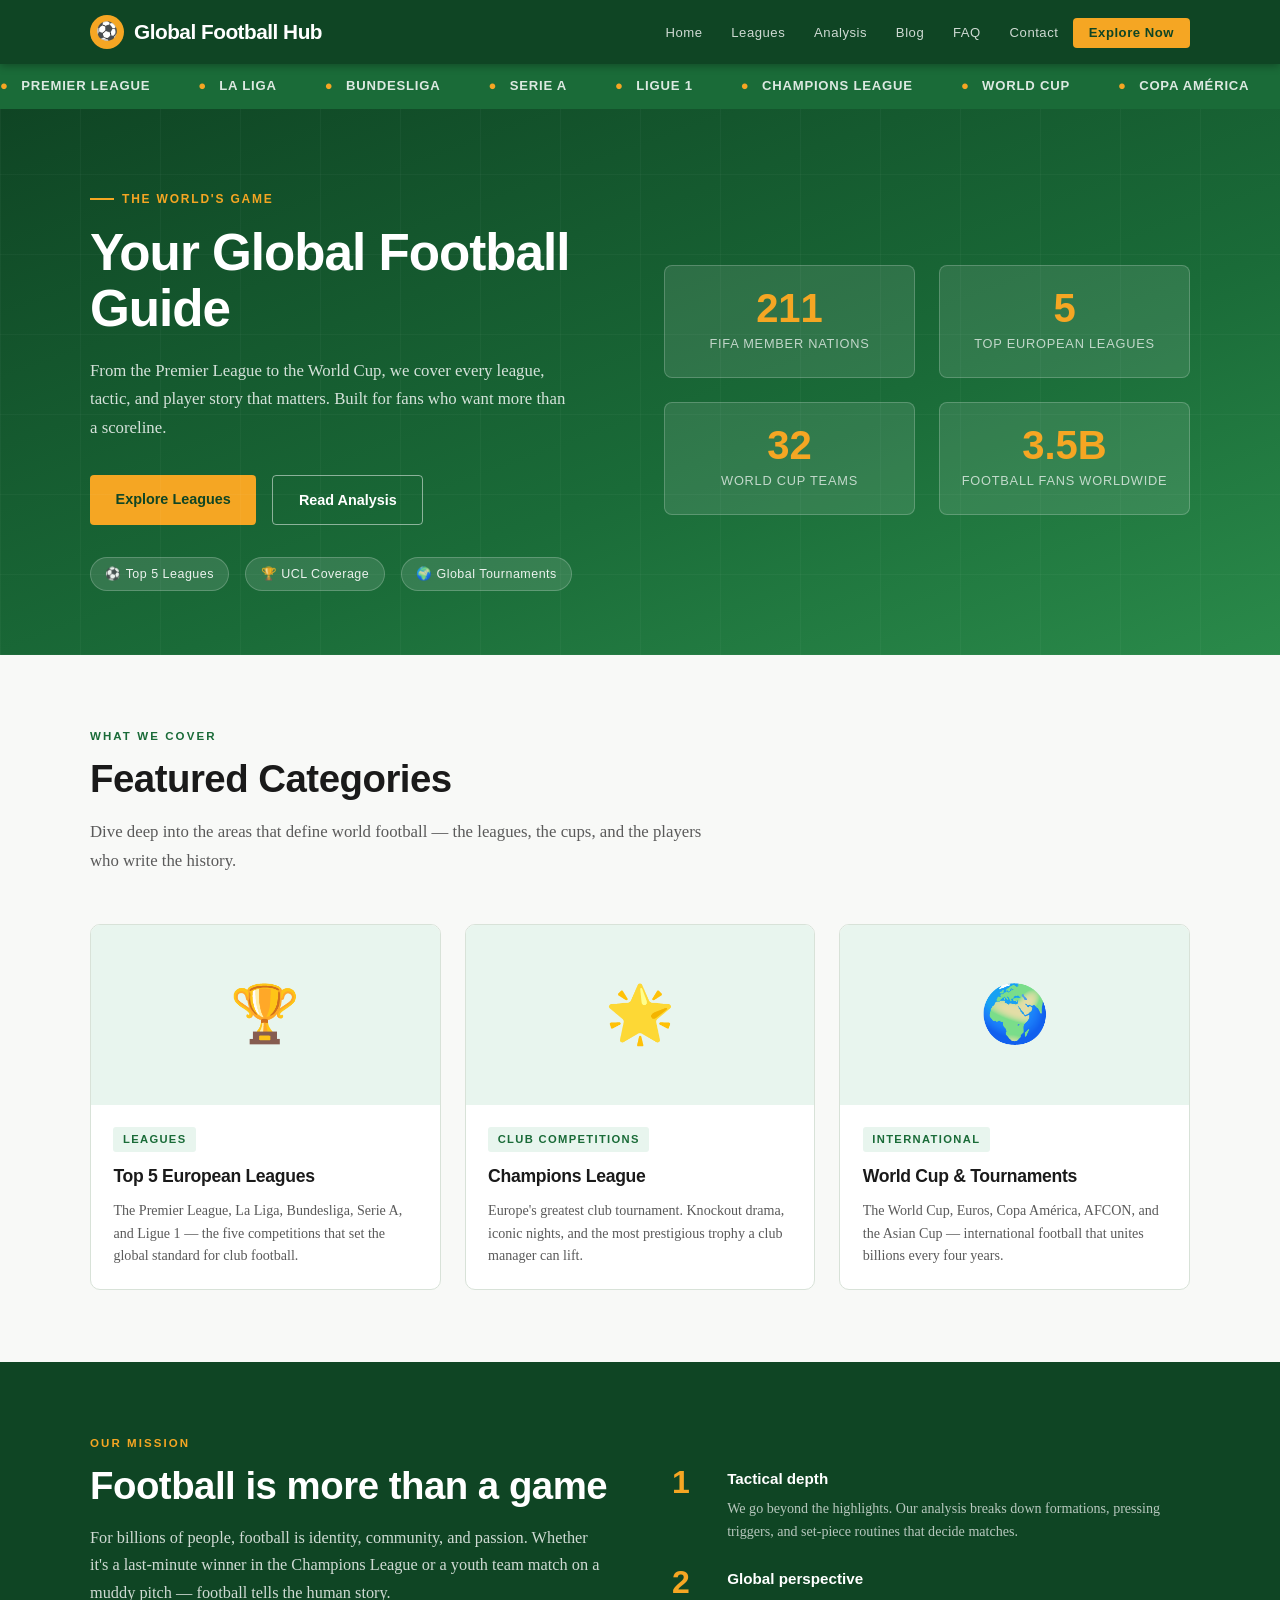
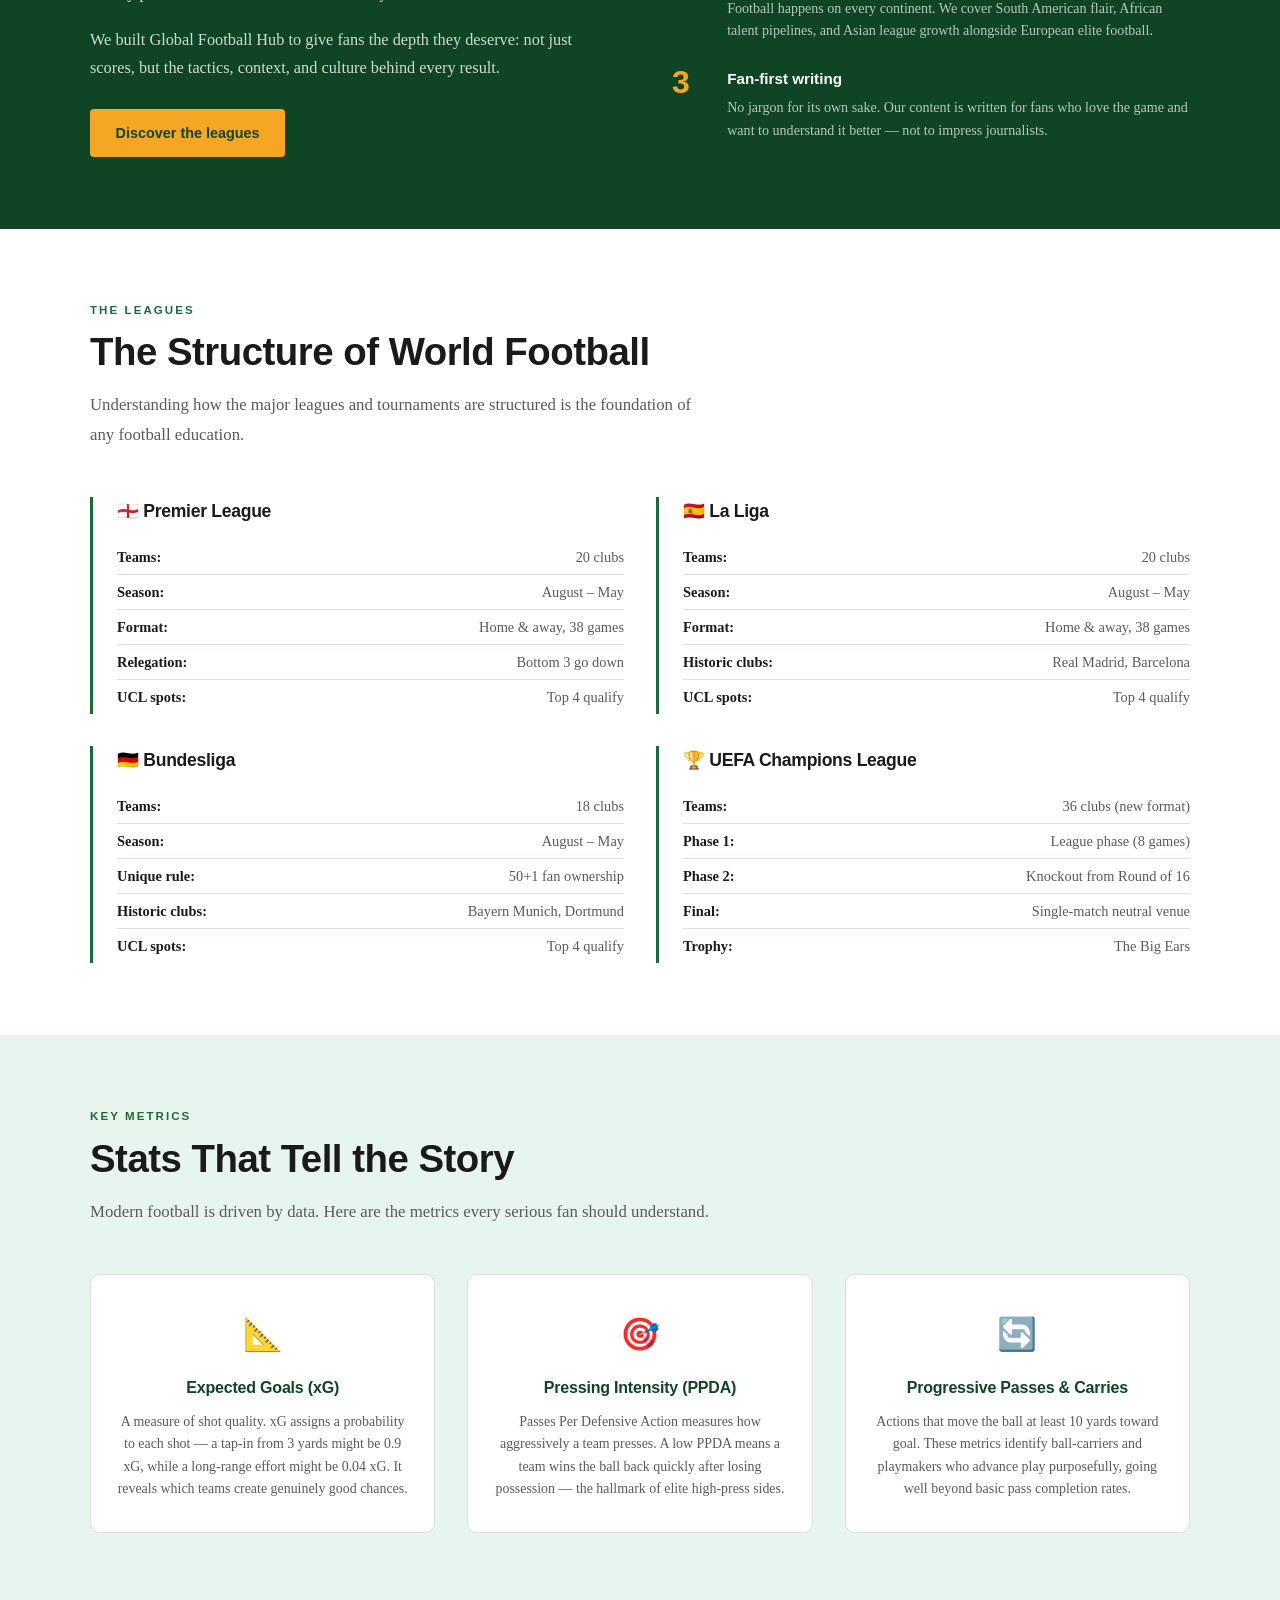
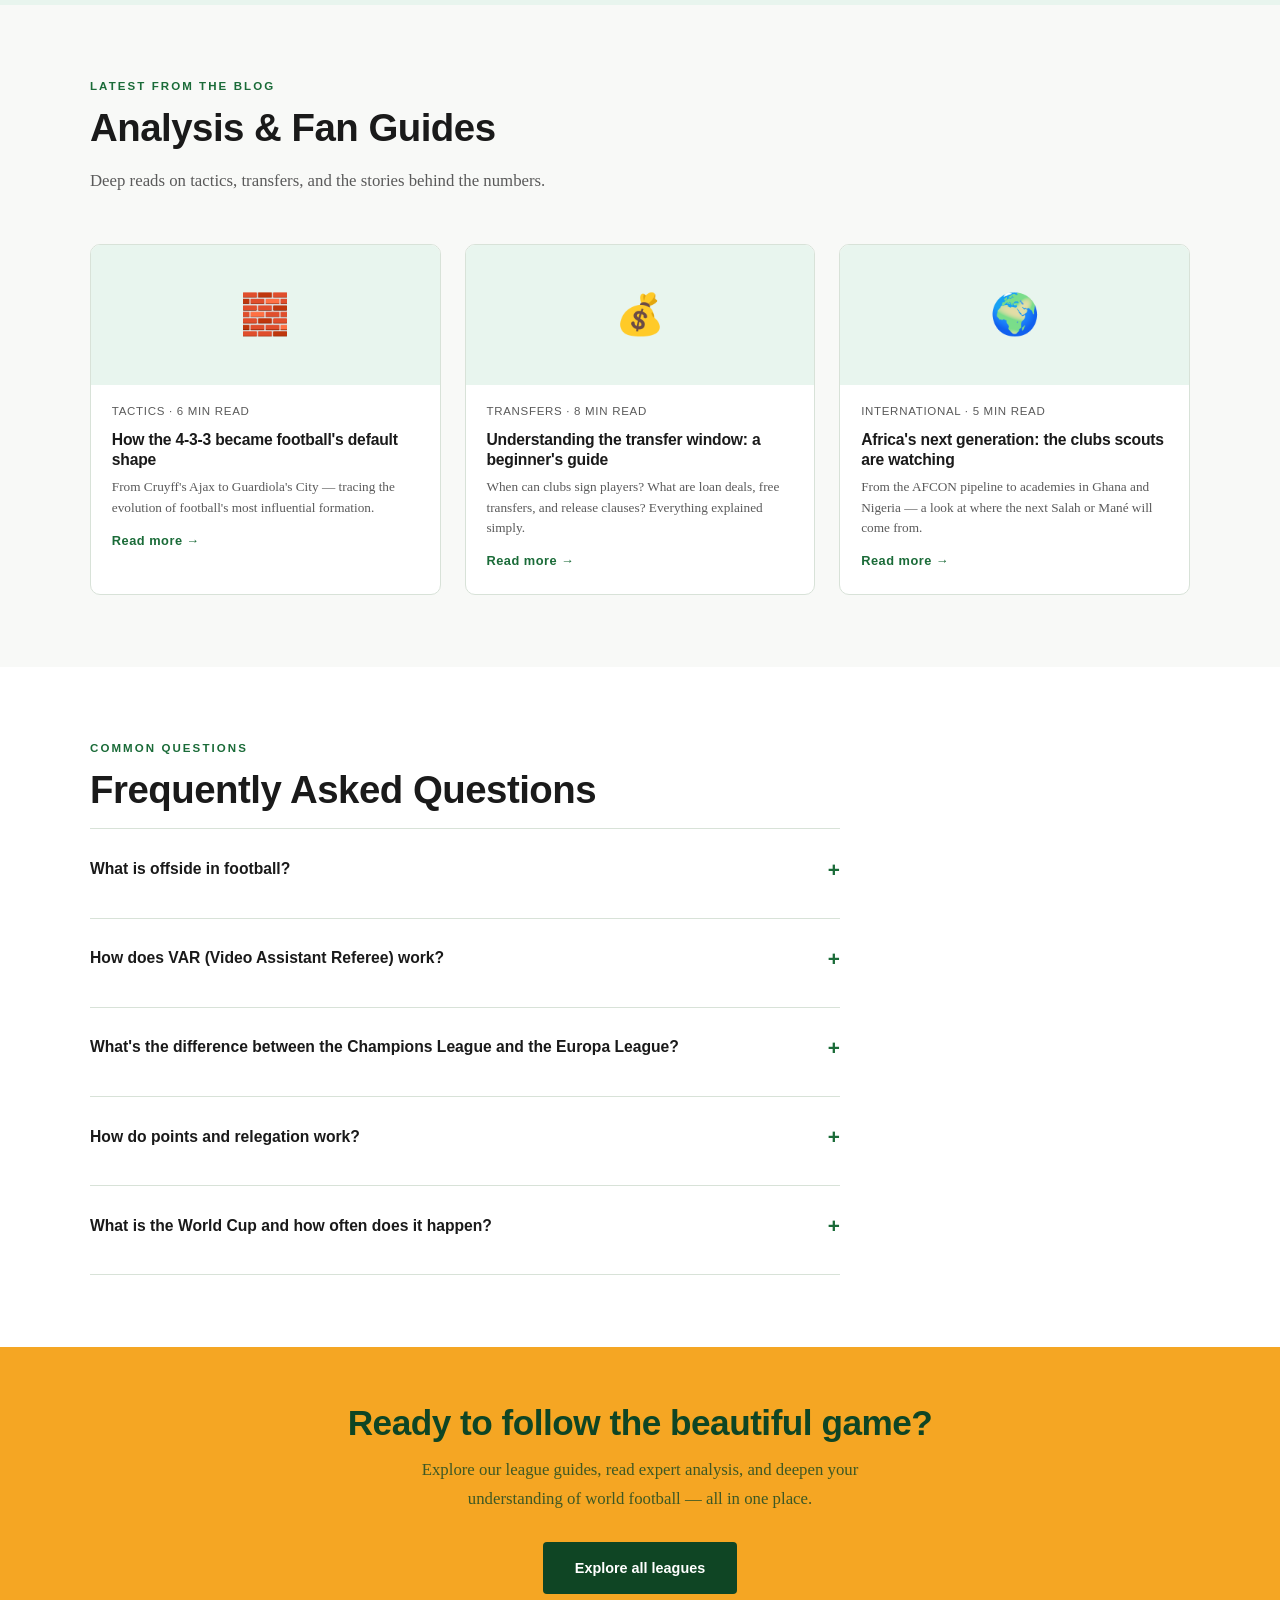
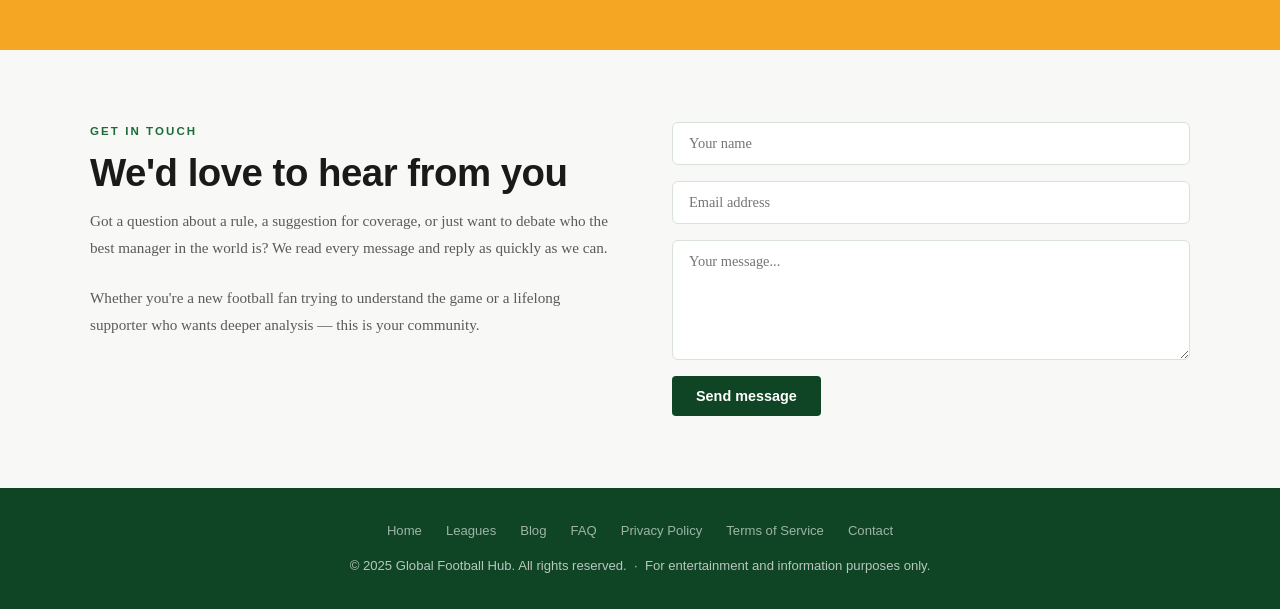
==== commit 06d3be51: "Update index.html" ====
--- a/index.html
+++ b/index.html
@@ -1,364 +1,770 @@
 <!DOCTYPE html>
 <html lang="en">
 <head>
-<link rel="stylesheet" href="assets/style.css">
-<meta charset="UTF-8">
-<meta name="viewport" content="width=device-width, initial-scale=1.0">
-
-<title>GrandTrys | Learn, Play & Explore</title>
-
-<meta name="description" content="Educational resources, learning guides, online activities and digital tools.">
-
-<link href="https://cdn.jsdelivr.net/npm/bootstrap@5.3.3/dist/css/bootstrap.min.css" rel="stylesheet">
-
+<meta charset="UTF-8" />
+<meta name="viewport" content="width=device-width, initial-scale=1.0" />
+<meta name="description" content="Your complete guide to global football — leagues, clubs, tactics, and match analysis for fans worldwide." />
+<meta property="og:title" content="Global Football Hub — The Fan's Guide to World Soccer" />
+<meta property="og:description" content="Your complete guide to global football." />
+<meta property="og:type" content="website" />
+<title>Global Football Hub — The World's Game, Explained</title>
 <style>
-
-body{
-    font-family:Arial,sans-serif;
-    background:#f8fafc;
+  *, *::before, *::after { box-sizing: border-box; margin: 0; padding: 0; }
+
+  :root {
+    --green: #1a6b38;
+    --green-dark: #0f4524;
+    --green-light: #e8f5ee;
+    --accent: #f5a623;
+    --accent-dark: #c2841c;
+    --white: #ffffff;
+    --bg: #f8f9f7;
+    --text: #1a1a1a;
+    --text-muted: #5a5a5a;
+    --border: #d8e2d8;
+    --card-bg: #ffffff;
+    --nav-h: 64px;
+  }
+
+  html { scroll-behavior: smooth; }
+
+  body {
+    font-family: 'Georgia', 'Times New Roman', serif;
+    background: var(--bg);
+    color: var(--text);
+    line-height: 1.7;
+    font-size: 16px;
+  }
+
+  /* NAV */
+  nav {
+    position: sticky; top: 0; z-index: 100;
+    background: var(--green-dark);
+    height: var(--nav-h);
+    display: flex; align-items: center;
+    padding: 0 2rem;
+    box-shadow: 0 2px 8px rgba(0,0,0,0.3);
+  }
+  .nav-inner {
+    max-width: 1100px; width: 100%; margin: 0 auto;
+    display: flex; align-items: center; justify-content: space-between;
+  }
+  .logo {
+    font-family: 'Arial Black', 'Impact', sans-serif;
+    font-size: 1.3rem; font-weight: 900; letter-spacing: -0.5px;
+    color: var(--white); text-decoration: none;
+    display: flex; align-items: center; gap: 10px;
+  }
+  .logo-badge {
+    background: var(--accent);
+    color: var(--green-dark);
+    width: 34px; height: 34px; border-radius: 50%;
+    display: flex; align-items: center; justify-content: center;
+    font-size: 1.1rem;
+  }
+  .nav-links {
+    display: flex; gap: 0; list-style: none;
+  }
+  .nav-links a {
+    color: rgba(255,255,255,0.8); text-decoration: none;
+    font-family: Arial, sans-serif; font-size: 0.82rem; letter-spacing: 0.04em;
+    padding: 0.5rem 0.9rem;
+    transition: color 0.2s;
+  }
+  .nav-links a:hover { color: var(--accent); }
+  .nav-cta {
+    background: var(--accent); color: var(--green-dark) !important;
+    font-weight: 700 !important; border-radius: 4px;
+    padding: 0.45rem 1rem !important;
+  }
+  .nav-cta:hover { background: var(--accent-dark); color: var(--white) !important; }
+
+  .hamburger { display: none; cursor: pointer; flex-direction: column; gap: 5px; }
+  .hamburger span { width: 24px; height: 2px; background: white; border-radius: 2px; }
+
+  /* HERO */
+  .hero {
+    background: linear-gradient(160deg, var(--green-dark) 0%, var(--green) 60%, #2a8a4a 100%);
+    color: white;
+    padding: 5rem 2rem 4rem;
+    position: relative; overflow: hidden;
+  }
+  .hero::before {
+    content: '';
+    position: absolute; inset: 0;
+    background-image: repeating-linear-gradient(
+      90deg, rgba(255,255,255,0.03) 0px, rgba(255,255,255,0.03) 1px, transparent 1px, transparent 80px
+    ), repeating-linear-gradient(
+      0deg, rgba(255,255,255,0.03) 0px, rgba(255,255,255,0.03) 1px, transparent 1px, transparent 80px
+    );
+    pointer-events: none;
+  }
+  .hero-inner {
+    max-width: 1100px; margin: 0 auto;
+    display: grid; grid-template-columns: 1fr 1fr; gap: 3rem; align-items: center;
+  }
+  .hero-eyebrow {
+    font-family: Arial, sans-serif; font-size: 0.75rem; font-weight: 700;
+    letter-spacing: 0.15em; text-transform: uppercase;
+    color: var(--accent); margin-bottom: 1rem;
+    display: flex; align-items: center; gap: 8px;
+  }
+  .hero-eyebrow::before { content: ''; display: block; width: 24px; height: 2px; background: var(--accent); }
+  h1 {
+    font-family: 'Arial Black', Impact, sans-serif;
+    font-size: clamp(2rem, 4vw, 3.2rem);
+    font-weight: 900; line-height: 1.1;
+    letter-spacing: -1px; margin-bottom: 1.2rem;
+  }
+  .hero p {
+    font-size: 1.05rem; color: rgba(255,255,255,0.82);
+    max-width: 480px; margin-bottom: 2rem;
+  }
+  .hero-btns { display: flex; gap: 1rem; flex-wrap: wrap; }
+  .btn-primary {
+    background: var(--accent); color: var(--green-dark);
+    font-family: Arial, sans-serif; font-weight: 700; font-size: 0.9rem;
+    padding: 0.75rem 1.6rem; border-radius: 4px; text-decoration: none;
+    transition: background 0.2s, transform 0.1s;
+    display: inline-block;
+  }
+  .btn-primary:hover { background: var(--accent-dark); color: white; transform: translateY(-1px); }
+  .btn-secondary {
+    border: 1.5px solid rgba(255,255,255,0.5); color: white;
+    font-family: Arial, sans-serif; font-weight: 600; font-size: 0.9rem;
+    padding: 0.75rem 1.6rem; border-radius: 4px; text-decoration: none;
+    transition: border-color 0.2s, background 0.2s;
+    display: inline-block;
+  }
+  .btn-secondary:hover { border-color: white; background: rgba(255,255,255,0.1); }
+  .hero-badges {
+    display: flex; gap: 1rem; flex-wrap: wrap; margin-top: 2rem;
+  }
+  .badge {
+    background: rgba(255,255,255,0.12); color: rgba(255,255,255,0.9);
+    font-family: Arial, sans-serif; font-size: 0.78rem; letter-spacing: 0.04em;
+    padding: 0.35rem 0.9rem; border-radius: 20px;
+    border: 1px solid rgba(255,255,255,0.2);
+  }
+  .hero-stats {
+    display: grid; grid-template-columns: 1fr 1fr; gap: 1.5rem;
+  }
+  .stat-card {
+    background: rgba(255,255,255,0.1);
+    border: 1px solid rgba(255,255,255,0.2);
+    border-radius: 8px; padding: 1.4rem 1.2rem; text-align: center;
+  }
+  .stat-number {
+    font-family: 'Arial Black', sans-serif;
+    font-size: 2.5rem; font-weight: 900; line-height: 1;
+    color: var(--accent);
+  }
+  .stat-label {
+    font-family: Arial, sans-serif; font-size: 0.8rem;
+    color: rgba(255,255,255,0.7); margin-top: 0.3rem; text-transform: uppercase;
+    letter-spacing: 0.06em;
+  }
+
+  /* LEAGUES TICKER */
+  .ticker {
+    background: var(--green); padding: 0.7rem 0; overflow: hidden;
+  }
+  .ticker-inner {
+    display: flex; gap: 3rem;
+    animation: ticker-scroll 20s linear infinite;
+    white-space: nowrap;
+  }
+  @keyframes ticker-scroll {
+    0% { transform: translateX(0); }
+    100% { transform: translateX(-50%); }
+  }
+  .ticker-item {
+    font-family: Arial, sans-serif; font-size: 0.82rem; font-weight: 600;
+    color: rgba(255,255,255,0.85); letter-spacing: 0.06em; text-transform: uppercase;
+    flex-shrink: 0;
+  }
+  .ticker-dot { color: var(--accent); margin-right: 0.5rem; }
+
+  /* SECTIONS */
+  section { padding: 4.5rem 2rem; }
+  .section-inner { max-width: 1100px; margin: 0 auto; }
+  .section-label {
+    font-family: Arial, sans-serif; font-size: 0.72rem; font-weight: 700;
+    letter-spacing: 0.18em; text-transform: uppercase;
+    color: var(--green); margin-bottom: 0.6rem;
+  }
+  h2 {
+    font-family: 'Arial Black', Impact, sans-serif;
+    font-size: clamp(1.6rem, 3vw, 2.4rem);
+    font-weight: 900; line-height: 1.15; letter-spacing: -0.5px;
+    color: var(--text); margin-bottom: 1rem;
+  }
+  .section-intro {
+    font-size: 1.05rem; color: var(--text-muted);
+    max-width: 620px; margin-bottom: 3rem; line-height: 1.75;
+  }
+
+  /* FEATURED CATEGORIES */
+  .categories-grid {
+    display: grid; grid-template-columns: repeat(3, 1fr); gap: 1.5rem;
+  }
+  .cat-card {
+    background: var(--card-bg); border: 1px solid var(--border);
+    border-radius: 10px; overflow: hidden;
+    transition: transform 0.2s, box-shadow 0.2s;
+    cursor: default;
+  }
+  .cat-card:hover { transform: translateY(-3px); box-shadow: 0 8px 24px rgba(0,0,0,0.1); }
+  .cat-img {
+    width: 100%; height: 180px; object-fit: cover;
+    background: var(--green-light);
+    display: flex; align-items: center; justify-content: center;
+  }
+  .cat-img-placeholder {
+    font-size: 3.5rem;
+  }
+  .cat-body { padding: 1.2rem 1.4rem 1.4rem; }
+  .cat-tag {
+    font-family: Arial, sans-serif; font-size: 0.7rem; font-weight: 700;
+    letter-spacing: 0.12em; text-transform: uppercase;
+    color: var(--green); background: var(--green-light);
+    display: inline-block; padding: 0.2rem 0.6rem; border-radius: 3px;
+    margin-bottom: 0.6rem;
+  }
+  .cat-card h3 {
+    font-family: 'Arial Black', sans-serif; font-size: 1.1rem; font-weight: 900;
+    color: var(--text); margin-bottom: 0.5rem; letter-spacing: -0.3px;
+  }
+  .cat-card p { font-size: 0.88rem; color: var(--text-muted); line-height: 1.6; }
+
+  /* ABOUT / MANIFESTO */
+  .about-section { background: var(--green-dark); color: white; }
+  .about-grid { display: grid; grid-template-columns: 1fr 1fr; gap: 4rem; align-items: start; }
+  .about-section h2 { color: white; }
+  .about-section p { color: rgba(255,255,255,0.8); margin-bottom: 1.2rem; font-size: 1.02rem; }
+  .pillars { margin-top: 2rem; display: flex; flex-direction: column; gap: 1.5rem; }
+  .pillar { display: flex; gap: 1.2rem; align-items: flex-start; }
+  .pillar-num {
+    font-family: 'Arial Black', sans-serif; font-size: 2rem; font-weight: 900;
+    color: var(--accent); line-height: 1; flex-shrink: 0; width: 36px;
+  }
+  .pillar-text h4 {
+    font-family: Arial, sans-serif; font-weight: 700; font-size: 0.95rem;
+    color: white; margin-bottom: 0.3rem;
+  }
+  .pillar-text p { color: rgba(255,255,255,0.7); font-size: 0.88rem; margin: 0; line-height: 1.6; }
+
+  /* LEAGUES DEEP DIVE */
+  .leagues-bg { background: white; }
+  .leagues-grid { display: grid; grid-template-columns: repeat(2, 1fr); gap: 2rem; margin-top: 2rem; }
+  .league-block {
+    border-left: 3px solid var(--green);
+    padding-left: 1.5rem;
+  }
+  .league-block h3 {
+    font-family: 'Arial Black', sans-serif; font-size: 1.1rem; font-weight: 900;
+    color: var(--text); margin-bottom: 0.8rem; letter-spacing: -0.3px;
+  }
+  .league-block ul { list-style: none; padding: 0; }
+  .league-block li {
+    font-size: 0.9rem; color: var(--text-muted); padding: 0.3rem 0;
+    border-bottom: 1px solid var(--border);
+    display: flex; justify-content: space-between;
+  }
+  .league-block li:last-child { border-bottom: none; }
+  .league-block li strong { color: var(--text); }
+
+  /* STATS SECTION */
+  .stats-section { background: var(--green-light); }
+  .metrics-grid { display: grid; grid-template-columns: repeat(3, 1fr); gap: 2rem; }
+  .metric-card {
+    background: white; border: 1px solid var(--border);
+    border-radius: 10px; padding: 2rem 1.5rem; text-align: center;
+  }
+  .metric-icon { font-size: 2rem; margin-bottom: 0.8rem; }
+  .metric-card h3 {
+    font-family: 'Arial Black', sans-serif; font-size: 1rem; font-weight: 900;
+    color: var(--green-dark); margin-bottom: 0.6rem; letter-spacing: -0.2px;
+  }
+  .metric-card p { font-size: 0.87rem; color: var(--text-muted); line-height: 1.6; }
+
+  /* BLOG PREVIEW */
+  .blog-grid { display: grid; grid-template-columns: repeat(3, 1fr); gap: 1.5rem; }
+  .blog-card {
+    background: var(--card-bg); border: 1px solid var(--border);
+    border-radius: 10px; overflow: hidden;
+    transition: transform 0.2s;
+  }
+  .blog-card:hover { transform: translateY(-2px); }
+  .blog-img {
+    width: 100%; height: 140px; object-fit: cover;
+    background: var(--green-light);
+    display: flex; align-items: center; justify-content: center;
+    font-size: 2.5rem;
+  }
+  .blog-body { padding: 1.1rem 1.3rem 1.3rem; }
+  .blog-meta {
+    font-family: Arial, sans-serif; font-size: 0.72rem; color: var(--text-muted);
+    letter-spacing: 0.06em; text-transform: uppercase; margin-bottom: 0.5rem;
+  }
+  .blog-card h3 {
+    font-family: 'Arial Black', sans-serif; font-size: 0.98rem; font-weight: 900;
+    color: var(--text); margin-bottom: 0.4rem; line-height: 1.3; letter-spacing: -0.2px;
+  }
+  .blog-card p { font-size: 0.83rem; color: var(--text-muted); line-height: 1.55; }
+  .read-more {
+    display: inline-block; margin-top: 0.7rem;
+    font-family: Arial, sans-serif; font-size: 0.8rem; font-weight: 700;
+    color: var(--green); text-decoration: none; letter-spacing: 0.04em;
+  }
+  .read-more:hover { color: var(--green-dark); }
+
+  /* FAQ */
+  .faq-section { background: white; }
+  .faq-list { max-width: 750px; }
+  .faq-item { border-bottom: 1px solid var(--border); padding: 1.4rem 0; }
+  .faq-item:first-child { border-top: 1px solid var(--border); }
+  .faq-q {
+    font-family: Arial, sans-serif; font-weight: 700; font-size: 0.98rem;
+    color: var(--text); margin-bottom: 0.5rem; cursor: pointer;
+    display: flex; justify-content: space-between; align-items: center;
+    user-select: none;
+  }
+  .faq-q span { font-size: 1.3rem; color: var(--green); flex-shrink: 0; margin-left: 1rem; }
+  .faq-a { font-size: 0.9rem; color: var(--text-muted); line-height: 1.7; }
+
+  /* CTA BANNER */
+  .cta-banner {
+    background: var(--accent);
+    padding: 3.5rem 2rem; text-align: center;
+  }
+  .cta-banner h2 {
+    color: var(--green-dark); margin-bottom: 0.8rem;
+    font-size: clamp(1.6rem, 3vw, 2.2rem);
+  }
+  .cta-banner p { color: rgba(15,69,36,0.8); margin-bottom: 1.8rem; font-size: 1.05rem; max-width: 520px; margin-left: auto; margin-right: auto; }
+  .btn-dark {
+    background: var(--green-dark); color: white;
+    font-family: Arial, sans-serif; font-weight: 700; font-size: 0.9rem;
+    padding: 0.85rem 2rem; border-radius: 4px; text-decoration: none;
+    display: inline-block; transition: background 0.2s;
+  }
+  .btn-dark:hover { background: #09301a; }
+
+  /* CONTACT */
+  .contact-section { background: var(--bg); }
+  .contact-grid { display: grid; grid-template-columns: 1fr 1fr; gap: 4rem; align-items: start; }
+  .contact-section h2 { margin-bottom: 0.8rem; }
+  .contact-section > .section-inner > .contact-grid > div > p {
+    color: var(--text-muted); font-size: 0.95rem; line-height: 1.75; margin-bottom: 1.5rem;
+  }
+  .contact-form { display: flex; flex-direction: column; gap: 1rem; }
+  .contact-form input, .contact-form textarea {
+    font-family: Georgia, serif; font-size: 0.9rem;
+    border: 1px solid var(--border); border-radius: 6px;
+    padding: 0.75rem 1rem; background: white; color: var(--text);
+    transition: border-color 0.2s; resize: vertical;
+  }
+  .contact-form input:focus, .contact-form textarea:focus {
+    outline: none; border-color: var(--green);
+  }
+  .contact-form textarea { min-height: 120px; }
+  .form-submit {
+    background: var(--green-dark); color: white;
+    font-family: Arial, sans-serif; font-weight: 700; font-size: 0.9rem;
+    padding: 0.75rem 1.5rem; border: none; border-radius: 4px;
+    cursor: pointer; transition: background 0.2s; text-align: center;
+    align-self: flex-start;
+  }
+  .form-submit:hover { background: #09301a; }
+
+  /* FOOTER */
+  footer {
+    background: var(--green-dark); color: rgba(255,255,255,0.7);
+    padding: 2rem;
+    font-family: Arial, sans-serif; font-size: 0.82rem;
+    text-align: center;
+  }
+  footer a { color: rgba(255,255,255,0.6); text-decoration: none; }
+  footer a:hover { color: var(--accent); }
+  .footer-links { display: flex; gap: 1.5rem; justify-content: center; margin-bottom: 0.8rem; flex-wrap: wrap; }
+
+  /* MOBILE */
+  @media (max-width: 768px) {
+    .nav-links { display: none; }
+    .hamburger { display: flex; }
+    .hero-inner { grid-template-columns: 1fr; gap: 2rem; }
+    .hero-stats { grid-template-columns: 1fr 1fr; }
+    .categories-grid { grid-template-columns: 1fr; }
+    .about-grid { grid-template-columns: 1fr; gap: 2rem; }
+    .leagues-grid { grid-template-columns: 1fr; }
+    .metrics-grid { grid-template-columns: 1fr; }
+    .blog-grid { grid-template-columns: 1fr; }
+    .contact-grid { grid-template-columns: 1fr; gap: 2rem; }
+    section { padding: 3rem 1.2rem; }
+    .hero { padding: 3rem 1.2rem 2.5rem; }
+  }
+</style>
+</head>
+<body>
+
+<!-- NAV -->
+<nav>
+  <div class="nav-inner">
+    <a class="logo" href="index.html">
+      <span class="logo-badge">⚽</span>
+      Global Football Hub
+    </a>
+    <ul class="nav-links">
+      <li><a href="#home">Home</a></li>
+      <li><a href="#leagues">Leagues</a></li>
+      <li><a href="#analysis">Analysis</a></li>
+      <li><a href="#blog">Blog</a></li>
+      <li><a href="#faq">FAQ</a></li>
+      <li><a href="contact.html">Contact</a></li>
+      <li><a href="#leagues" class="nav-cta">Explore Now</a></li>
+    </ul>
+    <div class="hamburger" onclick="this.nextElementSibling && null" aria-label="Menu">
+      <span></span><span></span><span></span>
+    </div>
+  </div>
+</nav>
+
+<!-- TICKER -->
+<div class="ticker">
+  <div class="ticker-inner">
+    <span class="ticker-item"><span class="ticker-dot">●</span> Premier League</span>
+    <span class="ticker-item"><span class="ticker-dot">●</span> La Liga</span>
+    <span class="ticker-item"><span class="ticker-dot">●</span> Bundesliga</span>
+    <span class="ticker-item"><span class="ticker-dot">●</span> Serie A</span>
+    <span class="ticker-item"><span class="ticker-dot">●</span> Ligue 1</span>
+    <span class="ticker-item"><span class="ticker-dot">●</span> Champions League</span>
+    <span class="ticker-item"><span class="ticker-dot">●</span> World Cup</span>
+    <span class="ticker-item"><span class="ticker-dot">●</span> Copa América</span>
+    <span class="ticker-item"><span class="ticker-dot">●</span> AFCON</span>
+    <span class="ticker-item"><span class="ticker-dot">●</span> Premier League</span>
+    <span class="ticker-item"><span class="ticker-dot">●</span> La Liga</span>
+    <span class="ticker-item"><span class="ticker-dot">●</span> Bundesliga</span>
+    <span class="ticker-item"><span class="ticker-dot">●</span> Serie A</span>
+    <span class="ticker-item"><span class="ticker-dot">●</span> Ligue 1</span>
+    <span class="ticker-item"><span class="ticker-dot">●</span> Champions League</span>
+    <span class="ticker-item"><span class="ticker-dot">●</span> World Cup</span>
+    <span class="ticker-item"><span class="ticker-dot">●</span> Copa América</span>
+    <span class="ticker-item"><span class="ticker-dot">●</span> AFCON</span>
+  </div>
+</div>
+
+<!-- HERO -->
+<section id="home" class="hero">
+  <div class="hero-inner">
+    <div>
+      <div class="hero-eyebrow">The World's Game</div>
+      <h1>Your Global Football Guide</h1>
+      <p>From the Premier League to the World Cup, we cover every league, tactic, and player story that matters. Built for fans who want more than a scoreline.</p>
+      <div class="hero-btns">
+        <a href="#leagues" class="btn-primary">Explore Leagues</a>
+        <a href="#analysis" class="btn-secondary">Read Analysis</a>
+      </div>
+      <div class="hero-badges">
+        <span class="badge">⚽ Top 5 Leagues</span>
+        <span class="badge">🏆 UCL Coverage</span>
+        <span class="badge">🌍 Global Tournaments</span>
+      </div>
+    </div>
+    <div class="hero-stats">
+      <div class="stat-card">
+        <div class="stat-number">211</div>
+        <div class="stat-label">FIFA Member Nations</div>
+      </div>
+      <div class="stat-card">
+        <div class="stat-number">5</div>
+        <div class="stat-label">Top European Leagues</div>
+      </div>
+      <div class="stat-card">
+        <div class="stat-number">32</div>
+        <div class="stat-label">World Cup Teams</div>
+      </div>
+      <div class="stat-card">
+        <div class="stat-number">3.5B</div>
+        <div class="stat-label">Football Fans Worldwide</div>
+      </div>
+    </div>
+  </div>
+</section>
+
+<!-- FEATURED CATEGORIES -->
+<section>
+  <div class="section-inner">
+    <div class="section-label">What we cover</div>
+    <h2>Featured Categories</h2>
+    <p class="section-intro">Dive deep into the areas that define world football — the leagues, the cups, and the players who write the history.</p>
+    <div class="categories-grid">
+      <div class="cat-card">
+        <div class="cat-img"><span class="cat-img-placeholder">🏆</span></div>
+        <div class="cat-body">
+          <span class="cat-tag">Leagues</span>
+          <h3>Top 5 European Leagues</h3>
+          <p>The Premier League, La Liga, Bundesliga, Serie A, and Ligue 1 — the five competitions that set the global standard for club football.</p>
+        </div>
+      </div>
+      <div class="cat-card">
+        <div class="cat-img"><span class="cat-img-placeholder">🌟</span></div>
+        <div class="cat-body">
+          <span class="cat-tag">Club Competitions</span>
+          <h3>Champions League</h3>
+          <p>Europe's greatest club tournament. Knockout drama, iconic nights, and the most prestigious trophy a club manager can lift.</p>
+        </div>
+      </div>
+      <div class="cat-card">
+        <div class="cat-img"><span class="cat-img-placeholder">🌍</span></div>
+        <div class="cat-body">
+          <span class="cat-tag">International</span>
+          <h3>World Cup & Tournaments</h3>
+          <p>The World Cup, Euros, Copa América, AFCON, and the Asian Cup — international football that unites billions every four years.</p>
+        </div>
+      </div>
+    </div>
+  </div>
+</section>
+
+<!-- ABOUT / MANIFESTO -->
+<section id="analysis" class="about-section">
+  <div class="section-inner">
+    <div class="about-grid">
+      <div>
+        <div class="section-label" style="color: var(--accent);">Our mission</div>
+        <h2>Football is more than a game</h2>
+        <p>For billions of people, football is identity, community, and passion. Whether it's a last-minute winner in the Champions League or a youth team match on a muddy pitch — football tells the human story.</p>
+        <p>We built Global Football Hub to give fans the depth they deserve: not just scores, but the tactics, context, and culture behind every result.</p>
+        <a href="#leagues" class="btn-primary" style="margin-top: 0.5rem;">Discover the leagues</a>
+      </div>
+      <div class="pillars">
+        <div class="pillar">
+          <div class="pillar-num">1</div>
+          <div class="pillar-text">
+            <h4>Tactical depth</h4>
+            <p>We go beyond the highlights. Our analysis breaks down formations, pressing triggers, and set-piece routines that decide matches.</p>
+          </div>
+        </div>
+        <div class="pillar">
+          <div class="pillar-num">2</div>
+          <div class="pillar-text">
+            <h4>Global perspective</h4>
+            <p>Football happens on every continent. We cover South American flair, African talent pipelines, and Asian league growth alongside European elite football.</p>
+          </div>
+        </div>
+        <div class="pillar">
+          <div class="pillar-num">3</div>
+          <div class="pillar-text">
+            <h4>Fan-first writing</h4>
+            <p>No jargon for its own sake. Our content is written for fans who love the game and want to understand it better — not to impress journalists.</p>
+          </div>
+        </div>
+      </div>
+    </div>
+  </div>
+</section>
+
+<!-- LEAGUES -->
+<section id="leagues" class="leagues-bg">
+  <div class="section-inner">
+    <div class="section-label">The Leagues</div>
+    <h2>The Structure of World Football</h2>
+    <p class="section-intro">Understanding how the major leagues and tournaments are structured is the foundation of any football education.</p>
+    <div class="leagues-grid">
+      <div class="league-block">
+        <h3>🏴󠁧󠁢󠁥󠁮󠁧󠁿 Premier League</h3>
+        <ul>
+          <li><strong>Teams:</strong> <span>20 clubs</span></li>
+          <li><strong>Season:</strong> <span>August – May</span></li>
+          <li><strong>Format:</strong> <span>Home & away, 38 games</span></li>
+          <li><strong>Relegation:</strong> <span>Bottom 3 go down</span></li>
+          <li><strong>UCL spots:</strong> <span>Top 4 qualify</span></li>
+        </ul>
+      </div>
+      <div class="league-block">
+        <h3>🇪🇸 La Liga</h3>
+        <ul>
+          <li><strong>Teams:</strong> <span>20 clubs</span></li>
+          <li><strong>Season:</strong> <span>August – May</span></li>
+          <li><strong>Format:</strong> <span>Home & away, 38 games</span></li>
+          <li><strong>Historic clubs:</strong> <span>Real Madrid, Barcelona</span></li>
+          <li><strong>UCL spots:</strong> <span>Top 4 qualify</span></li>
+        </ul>
+      </div>
+      <div class="league-block">
+        <h3>🇩🇪 Bundesliga</h3>
+        <ul>
+          <li><strong>Teams:</strong> <span>18 clubs</span></li>
+          <li><strong>Season:</strong> <span>August – May</span></li>
+          <li><strong>Unique rule:</strong> <span>50+1 fan ownership</span></li>
+          <li><strong>Historic clubs:</strong> <span>Bayern Munich, Dortmund</span></li>
+          <li><strong>UCL spots:</strong> <span>Top 4 qualify</span></li>
+        </ul>
+      </div>
+      <div class="league-block">
+        <h3>🏆 UEFA Champions League</h3>
+        <ul>
+          <li><strong>Teams:</strong> <span>36 clubs (new format)</span></li>
+          <li><strong>Phase 1:</strong> <span>League phase (8 games)</span></li>
+          <li><strong>Phase 2:</strong> <span>Knockout from Round of 16</span></li>
+          <li><strong>Final:</strong> <span>Single-match neutral venue</span></li>
+          <li><strong>Trophy:</strong> <span>The Big Ears</span></li>
+        </ul>
+      </div>
+    </div>
+  </div>
+</section>
+
+<!-- KEY METRICS / STATS -->
+<section class="stats-section">
+  <div class="section-inner">
+    <div class="section-label">Key metrics</div>
+    <h2>Stats That Tell the Story</h2>
+    <p class="section-intro">Modern football is driven by data. Here are the metrics every serious fan should understand.</p>
+    <div class="metrics-grid">
+      <div class="metric-card">
+        <div class="metric-icon">📐</div>
+        <h3>Expected Goals (xG)</h3>
+        <p>A measure of shot quality. xG assigns a probability to each shot — a tap-in from 3 yards might be 0.9 xG, while a long-range effort might be 0.04 xG. It reveals which teams create genuinely good chances.</p>
+      </div>
+      <div class="metric-card">
+        <div class="metric-icon">🎯</div>
+        <h3>Pressing Intensity (PPDA)</h3>
+        <p>Passes Per Defensive Action measures how aggressively a team presses. A low PPDA means a team wins the ball back quickly after losing possession — the hallmark of elite high-press sides.</p>
+      </div>
+      <div class="metric-card">
+        <div class="metric-icon">🔄</div>
+        <h3>Progressive Passes & Carries</h3>
+        <p>Actions that move the ball at least 10 yards toward goal. These metrics identify ball-carriers and playmakers who advance play purposefully, going well beyond basic pass completion rates.</p>
+      </div>
+    </div>
+  </div>
+</section>
+
+<!-- BLOG -->
+<section id="blog">
+  <div class="section-inner">
+    <div class="section-label">Latest from the blog</div>
+    <h2>Analysis & Fan Guides</h2>
+    <p class="section-intro">Deep reads on tactics, transfers, and the stories behind the numbers.</p>
+    <div class="blog-grid">
+      <div class="blog-card">
+        <div class="blog-img">🧱</div>
+        <div class="blog-body">
+          <div class="blog-meta">Tactics · 6 min read</div>
+          <h3>How the 4-3-3 became football's default shape</h3>
+          <p>From Cruyff's Ajax to Guardiola's City — tracing the evolution of football's most influential formation.</p>
+          <a href="#blog" class="read-more">Read more →</a>
+        </div>
+      </div>
+      <div class="blog-card">
+        <div class="blog-img">💰</div>
+        <div class="blog-body">
+          <div class="blog-meta">Transfers · 8 min read</div>
+          <h3>Understanding the transfer window: a beginner's guide</h3>
+          <p>When can clubs sign players? What are loan deals, free transfers, and release clauses? Everything explained simply.</p>
+          <a href="#blog" class="read-more">Read more →</a>
+        </div>
+      </div>
+      <div class="blog-card">
+        <div class="blog-img">🌍</div>
+        <div class="blog-body">
+          <div class="blog-meta">International · 5 min read</div>
+          <h3>Africa's next generation: the clubs scouts are watching</h3>
+          <p>From the AFCON pipeline to academies in Ghana and Nigeria — a look at where the next Salah or Mané will come from.</p>
+          <a href="#blog" class="read-more">Read more →</a>
+        </div>
+      </div>
+    </div>
+  </div>
+</section>
+
+<!-- FAQ -->
+<section id="faq" class="faq-section">
+  <div class="section-inner">
+    <div class="section-label">Common questions</div>
+    <h2>Frequently Asked Questions</h2>
+    <div class="faq-list">
+      <div class="faq-item">
+        <div class="faq-q" onclick="toggleFAQ(this)">What is offside in football? <span>+</span></div>
+        <div class="faq-a">A player is in an offside position if they are nearer to the opponent's goal line than both the ball and the second-last defender when the ball is played to them. Being offside only results in a foul if the player is involved in active play. The rule is checked from the moment of the pass, not when the player receives the ball.</div>
+      </div>
+      <div class="faq-item">
+        <div class="faq-q" onclick="toggleFAQ(this)">How does VAR (Video Assistant Referee) work? <span>+</span></div>
+        <div class="faq-a">VAR reviews four types of decisions: goals, penalty decisions, direct red cards, and mistaken identity. The on-field referee can check a monitor at the side of the pitch (an 'on-field review') or accept the VAR team's recommendation. VAR only intervenes for 'clear and obvious errors' — it is not meant to override close calls.</div>
+      </div>
+      <div class="faq-item">
+        <div class="faq-q" onclick="toggleFAQ(this)">What's the difference between the Champions League and the Europa League? <span>+</span></div>
+        <div class="faq-a">The UEFA Champions League is for the top clubs from each European league and is the most prestigious club competition in the world. The Europa League is a second-tier competition with a larger field of clubs from each country. There is also a third tier, the UEFA Conference League, introduced in 2021.</div>
+      </div>
+      <div class="faq-item">
+        <div class="faq-q" onclick="toggleFAQ(this)">How do points and relegation work? <span>+</span></div>
+        <div class="faq-a">In most leagues, teams earn 3 points for a win, 1 for a draw, and 0 for a loss. At the end of the season the top teams qualify for European competition, while the bottom 2-3 teams are relegated to the division below and replaced by the top finishers from the lower league.</div>
+      </div>
+      <div class="faq-item">
+        <div class="faq-q" onclick="toggleFAQ(this)">What is the World Cup and how often does it happen? <span>+</span></div>
+        <div class="faq-a">The FIFA World Cup is the international football tournament held every four years where national teams from around the world compete. 211 nations enter qualifying, and 32 teams (expanding to 48 from 2026) reach the final tournament. It is the most watched single sporting event on earth.</div>
+      </div>
+    </div>
+  </div>
+</section>
+
+<!-- CTA BANNER -->
+<div class="cta-banner">
+  <div class="section-inner" style="text-align: center;">
+    <h2>Ready to follow the beautiful game?</h2>
+    <p>Explore our league guides, read expert analysis, and deepen your understanding of world football — all in one place.</p>
+    <a href="#leagues" class="btn-dark">Explore all leagues</a>
+  </div>
+</div>
+
+<!-- CONTACT -->
+<section id="contact" class="contact-section">
+  <div class="section-inner">
+    <div class="contact-grid">
+      <div>
+        <div class="section-label">Get in touch</div>
+        <h2>We'd love to hear from you</h2>
+        <p>Got a question about a rule, a suggestion for coverage, or just want to debate who the best manager in the world is? We read every message and reply as quickly as we can.</p>
+        <p>Whether you're a new football fan trying to understand the game or a lifelong supporter who wants deeper analysis — this is your community.</p>
+      </div>
+      <div>
+        <div class="contact-form">
+          <input type="text" placeholder="Your name" />
+          <input type="email" placeholder="Email address" />
+          <textarea placeholder="Your message..."></textarea>
+          <button class="form-submit">Send message</button>
+        </div>
+      </div>
+    </div>
+  </div>
+</section>
+
+<!-- FOOTER -->
+<footer>
+  <div class="footer-links">
+    <a href="index.html">Home</a>
+    <a href="index.html#leagues">Leagues</a>
+    <a href="index.html#blog">Blog</a>
+    <a href="index.html#faq">FAQ</a>
+    <a href="privacy.html">Privacy Policy</a>
+    <a href="terms.html">Terms of Service</a>
+    <a href="contact.html">Contact</a>
+  </div>
+  <p>© 2025 Global Football Hub. All rights reserved. &nbsp;·&nbsp; For entertainment and information purposes only.</p>
+</footer>
+
+<script>
+function toggleFAQ(el) {
+  var answer = el.nextElementSibling;
+  var icon = el.querySelector('span');
+  var isOpen = answer.style.display === 'block';
+  answer.style.display = isOpen ? 'none' : 'block';
+  icon.textContent = isOpen ? '+' : '−';
 }
-
-.navbar-brand{
-    font-weight:700;
-}
-
-.hero{
-    background:linear-gradient(135deg,#2563eb,#4f46e5);
-    color:white;
-    padding:100px 0;
-}
-
-.hero img{
-    border-radius:20px;
-    box-shadow:0 10px 30px rgba(0,0,0,.25);
-}
-
-.section{
-    padding:80px 0;
-}
-
-.card-custom{
-    background:white;
-    padding:25px;
-    border-radius:20px;
-    height:100%;
-    box-shadow:0 5px 20px rgba(0,0,0,.08);
-    transition:.3s;
-}
-
-.card-custom:hover{
-    transform:translateY(-5px);
-}
-
-footer{
-    background:#111827;
-    color:white;
-    padding:50px 0;
-}
-
-footer a{
-    color:#93c5fd;
-    text-decoration:none;
-}
-
-footer a:hover{
-    text-decoration:underline;
-}
-
-</style>
-
-</head>
-
-<body>
-
-<nav class="navbar navbar-expand-lg bg-white shadow-sm">
-
-<div class="container">
-
-<a class="navbar-brand" href="#">
-GrandTrys
-</a>
-
-<button class="navbar-toggler" type="button" data-bs-toggle="collapse" data-bs-target="#nav">
-<span class="navbar-toggler-icon"></span>
-</button>
-
-<div class="collapse navbar-collapse" id="nav">
-
-<ul class="navbar-nav ms-auto">
-
-<li class="nav-item">
-<a class="nav-link" href="#home">Home</a>
-</li>
-
-<li class="nav-item">
-<a class="nav-link" href="#resources">Resources</a>
-</li>
-
-<li class="nav-item">
-<a class="nav-link" href="#activities">Activities</a>
-</li>
-
-<li class="nav-item">
-<a class="nav-link" href="privacy.html">Privacy</a>
-</li>
-
-<li class="nav-item">
-<a class="nav-link" href="terms.html">Terms</a>
-</li>
-
-<li class="nav-item">
-<a class="nav-link" href="contact.html">Contact</a>
-</li>
-
-</ul>
-
-</div>
-
-</div>
-
-</nav>
-
-<section id="home" class="hero">
-
-<div class="container">
-
-<div class="row align-items-center">
-
-<div class="col-lg-6">
-
-<h1 class="display-4 fw-bold">
-Learn, Play & Explore
-</h1>
-
-<p class="lead mt-3">
-Discover educational resources, learning guides,
-study techniques and interactive activities designed
-to support students and lifelong learners.
-</p>
-
-<a href="#resources" class="btn btn-light btn-lg mt-3">
-Explore Resources
-</a>
-
-</div>
-
-<div class="col-lg-6 text-center">
-
-<img
-src="https://images.unsplash.com/photo-1516321318423-f06f85e504b3?w=1200"
-class="img-fluid"
-alt="Learning and Education">
-
-</div>
-
-</div>
-
-</div>
-
-</section>
-
-<section id="resources" class="section">
-
-<div class="container">
-
-<h2 class="text-center mb-5">
-Popular Resources
-</h2>
-
-<div class="row g-4">
-
-<div class="col-md-4">
-
-<div class="card-custom">
-
-<h4>Study Guides</h4>
-
-<p>
-Access structured learning materials and educational content.
-</p>
-
-</div>
-
-</div>
-
-<div class="col-md-4">
-
-<div class="card-custom">
-
-<h4>Learning Tools</h4>
-
-<p>
-Discover resources that support productivity and learning.
-</p>
-
-</div>
-
-</div>
-
-<div class="col-md-4">
-
-<div class="card-custom">
-
-<h4>Success Tips</h4>
-
-<p>
-Learn techniques that can help improve focus and organization.
-</p>
-
-</div>
-
-</div>
-
-</div>
-
-</div>
-
-</section>
-
-<section id="activities" class="section bg-light">
-
-<div class="container">
-
-<h2 class="text-center mb-5">
-Interactive Activities
-</h2>
-
-<div class="row g-4">
-
-<div class="col-md-4">
-
-<div class="card-custom">
-
-<h5>Puzzle Challenges</h5>
-
-<p>
-Improve critical thinking through engaging activities.
-</p>
-
-</div>
-
-</div>
-
-<div class="col-md-4">
-
-<div class="card-custom">
-
-<h5>Memory Training</h5>
-
-<p>
-Practice concentration and memory skills.
-</p>
-
-</div>
-
-</div>
-
-<div class="col-md-4">
-
-<div class="card-custom">
-
-<h5>Creative Learning</h5>
-
-<p>
-Explore fun educational experiences and ideas.
-</p>
-
-</div>
-
-</div>
-
-</div>
-
-</div>
-
-</section>
-
-<section class="section">
-
-<div class="container">
-
-<div class="row align-items-center">
-
-<div class="col-lg-6">
-
-<img
-src="https://images.unsplash.com/photo-1522202176988-66273c2fd55f?w=1200"
-class="img-fluid rounded"
-alt="Students Learning">
-
-</div>
-
-<div class="col-lg-6">
-
-<h2>
-Learning Made Easy
-</h2>
-
-<p>
-Education is a lifelong journey. Our goal is to provide
-useful information, learning resources and educational content
-for students and curious learners.
-</p>
-
-<p>
-Explore practical strategies, productivity tips and study
-methods designed to support personal growth and development.
-</p>
-
-</div>
-
-</div>
-
-</div>
-
-</section>
-
-<section class="section bg-light">
-
-<div class="container">
-
-<h2 class="text-center mb-4">
-Frequently Asked Questions
-</h2>
-
-<h5>Are these resources free?</h5>
-<p>Yes, all content on this website is freely accessible.</p>
-
-<h5>Can I access the website on mobile?</h5>
-<p>Yes, the website is fully responsive and mobile-friendly.</p>
-
-<h5>Do I need an account?</h5>
-<p>No registration is required.</p>
-
-</div>
-
-</section>
-
-<footer>
-
-<div class="container text-center">
-
-<h4>GrandTrys</h4>
-
-<p>
-Educational resources, learning guides and digital content.
-</p>
-
-<p>
-© 2026 GrandTrys. All Rights Reserved.
-</p>
-
-<a href="privacy.html">Privacy Policy</a>
-|
-<a href="terms.html">Terms & Conditions</a>
-|
-<a href="contact.html">Contact Us</a>
-
-</div>
-
-</footer>
-
-<script src="https://cdn.jsdelivr.net/npm/bootstrap@5.3.3/dist/js/bootstrap.bundle.min.js"></script>
+document.querySelectorAll('.faq-a').forEach(function(a) { a.style.display = 'none'; });
+</script>
+<script src="assets/popup.js"></script>
 </body>
 </html>
